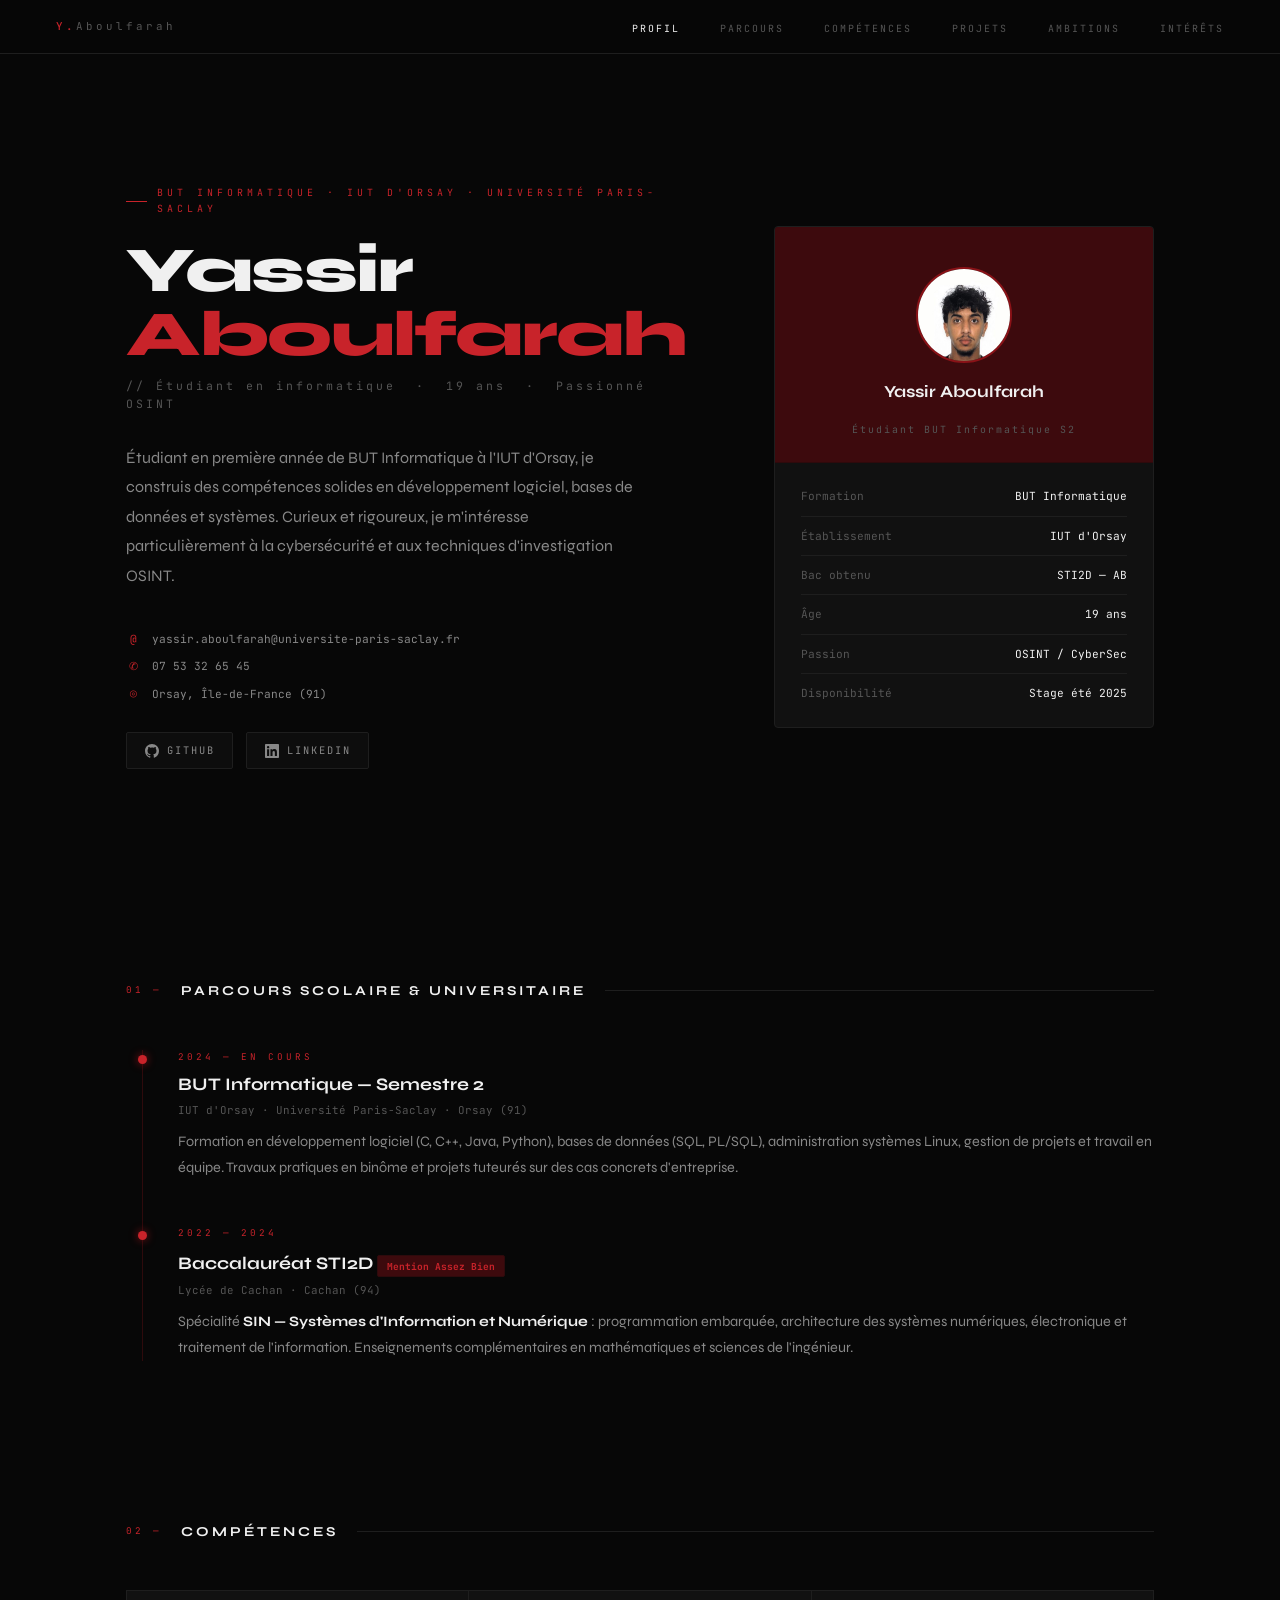
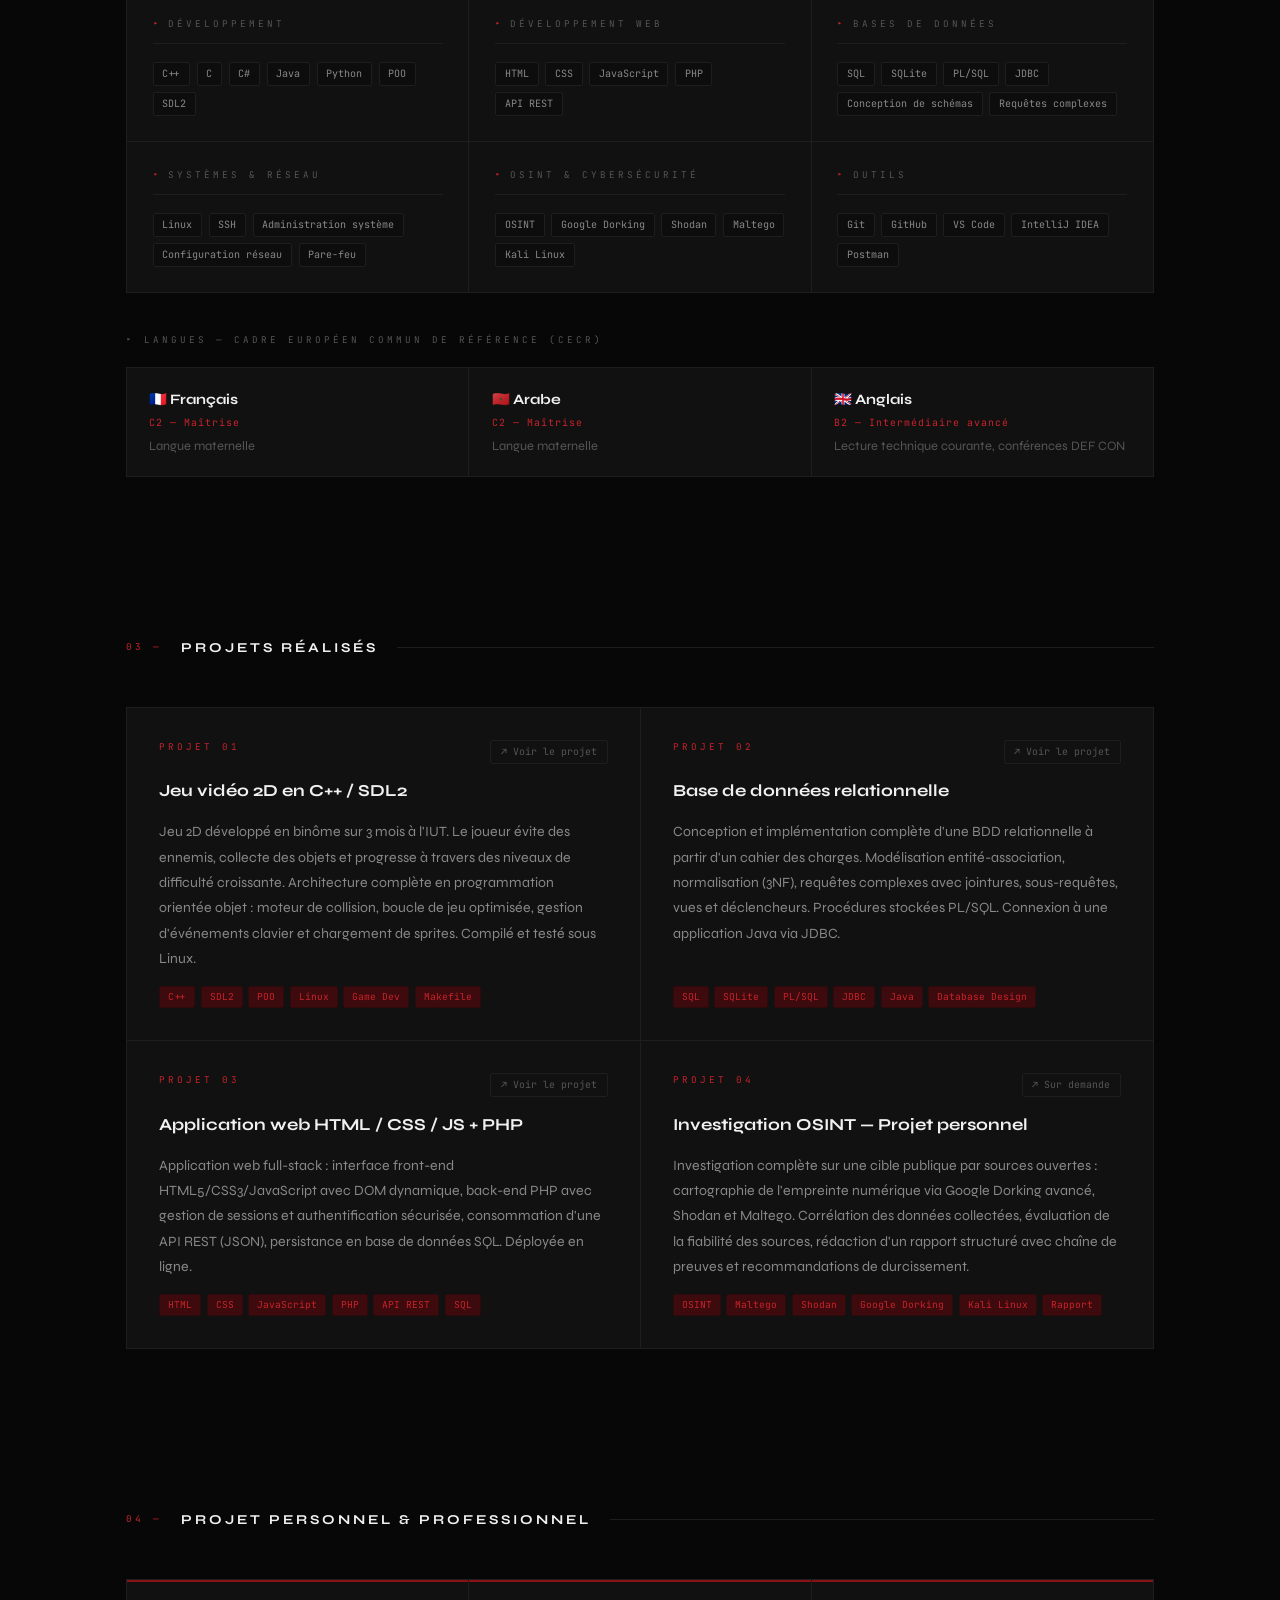
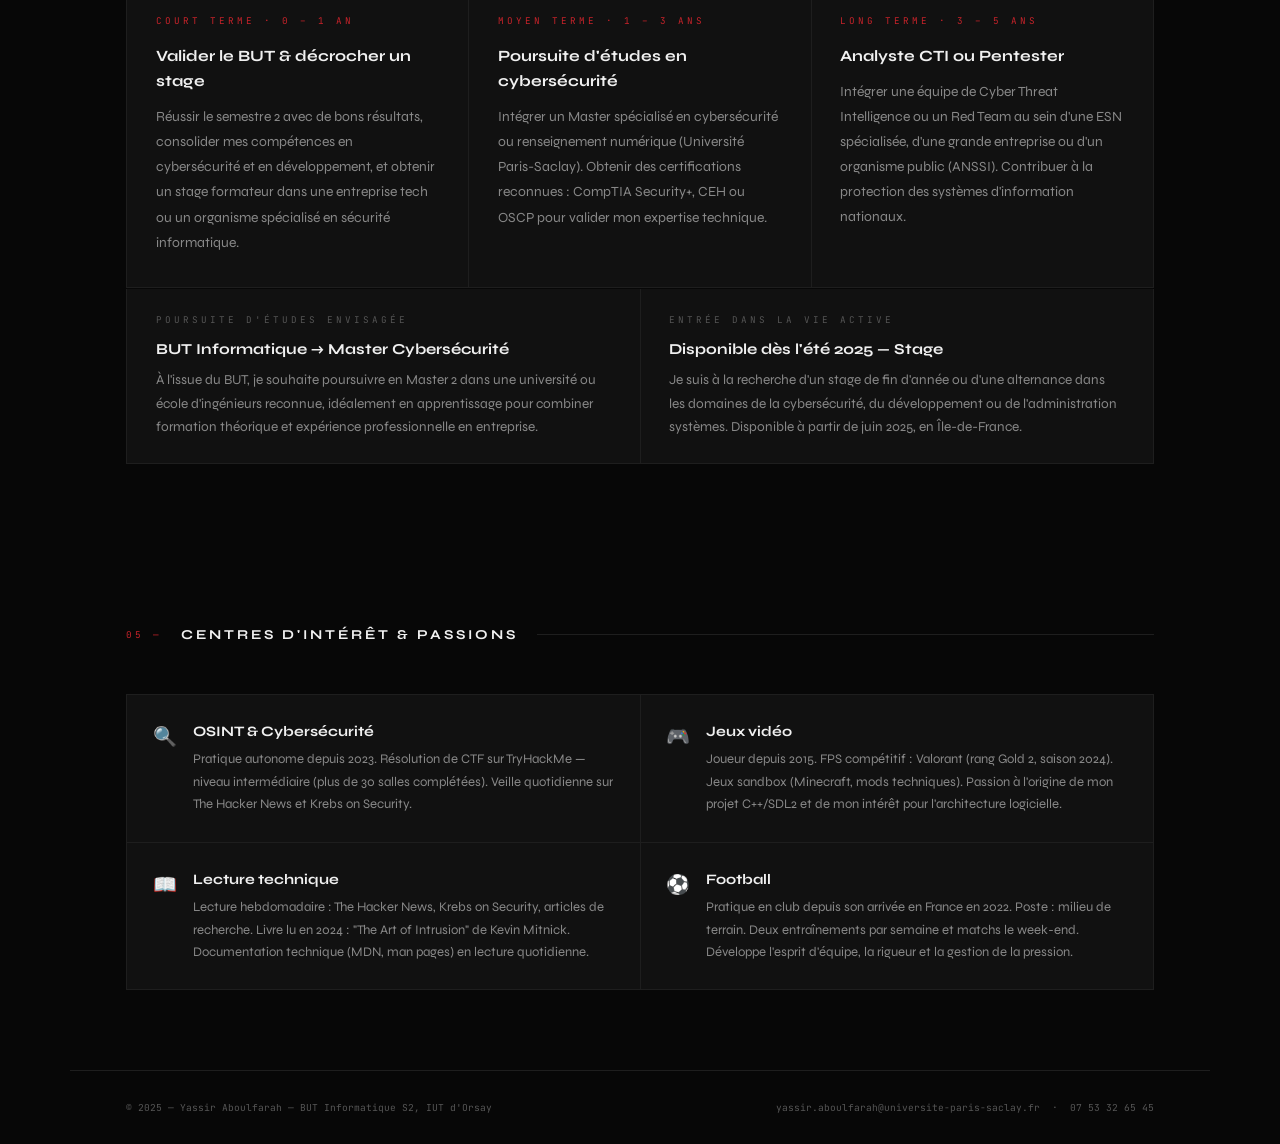
==== index.html @ 99928143 "dernier versione" ====
<!DOCTYPE html>
<html lang="fr">
<head>
<meta charset="UTF-8">
<meta name="viewport" content="width=device-width, initial-scale=1.0">
<title>Yassir Aboulfarah — Portfolio</title>
<link href="https://fonts.googleapis.com/css2?family=JetBrains+Mono:wght@300;400;500;700&family=Syne:wght@400;600;700;800&display=swap" rel="stylesheet">
<style>
/* ═══════════════════════════════════════════
   VARIABLES & RESET
═══════════════════════════════════════════ */
:root {
  --red:        #c8232a;
  --red-dark:   #8a1217;
  --red-dim:    #3d0a0d;
  --black:      #070707;
  --surface:    #0d0d0d;
  --card:       #111;
  --card2:      #151515;
  --border:     #1e1e1e;
  --border-red: #2e0a0c;
  --text:       #c9c9c9;
  --muted:      #555;
  --dim:        #888;
  --white:      #f0f0f0;
  --mono: 'JetBrains Mono', monospace;
  --display: 'Syne', sans-serif;
}

*, *::before, *::after { margin:0; padding:0; box-sizing:border-box; }
html { scroll-behavior:smooth; }
body {
  background: var(--black);
  color: var(--text);
  font-family: var(--display);
  font-size: 16px;
  line-height: 1.6;
  overflow-x: hidden;
}

::-webkit-scrollbar { width: 3px; }
::-webkit-scrollbar-track { background: var(--black); }
::-webkit-scrollbar-thumb { background: var(--red-dark); }

/* ═══════════════════════════════════════════
   NAV
═══════════════════════════════════════════ */
nav {
  position: fixed; top:0; left:0; right:0; z-index:200;
  height: 54px;
  background: rgba(7,7,7,0.97);
  border-bottom: 1px solid var(--border);
  display: flex; align-items: center; justify-content: space-between;
  padding: 0 3.5rem;
  backdrop-filter: blur(10px);
}
.nav-logo { font-family:var(--mono); font-size:.68rem; letter-spacing:3px; color:var(--muted); }
.nav-logo b { color:var(--red); font-weight:500; }
.nav-ul { list-style:none; display:flex; gap:2.5rem; }
.nav-ul a { font-family:var(--mono); font-size:.62rem; letter-spacing:2px; text-transform:uppercase; color:var(--muted); text-decoration:none; transition:color .2s; }
.nav-ul a:hover { color:var(--white); }

/* ═══════════════════════════════════════════
   HERO
═══════════════════════════════════════════ */
#hero { min-height:100vh; padding:54px 0 0; display:flex; align-items:center; }
.hero-wrap {
  max-width:1140px; margin:0 auto; padding:5rem 3.5rem;
  display:grid; grid-template-columns:1fr 380px; gap:5rem; align-items:center; width:100%;
}
.hero-tag { font-family:var(--mono); font-size:.62rem; letter-spacing:4px; color:var(--red); text-transform:uppercase; margin-bottom:1.4rem; display:flex; align-items:center; gap:.6rem; }
.hero-tag::before { content:''; display:inline-block; width:22px; height:1px; background:var(--red); }
h1 { font-family:var(--display); font-size:clamp(2.8rem,5vw,4.2rem); font-weight:800; color:var(--white); line-height:1; letter-spacing:-1.5px; margin-bottom:.6rem; }
h1 .red { color:var(--red); }
.hero-subtitle { font-family:var(--mono); font-size:.72rem; color:var(--muted); letter-spacing:3px; margin-bottom:1.8rem; }
.hero-intro { font-size:1rem; color:var(--dim); line-height:1.85; max-width:520px; margin-bottom:2.5rem; }
.contacts { display:flex; flex-direction:column; gap:.6rem; }
.c-row { display:flex; align-items:center; gap:.75rem; font-family:var(--mono); font-size:.7rem; color:var(--dim); }
.c-row .ico { color:var(--red); width:14px; flex-shrink:0; text-align:center; }

/* SOCIAL BUTTONS */
.social-btns { display:flex; gap:.8rem; margin-top:1.8rem; }
.social-btn {
  display:flex; align-items:center; gap:.5rem;
  font-family:var(--mono); font-size:.65rem; letter-spacing:2px; text-transform:uppercase;
  text-decoration:none; padding:.55rem 1.1rem;
  border:1px solid var(--border); border-radius:2px;
  color:var(--dim); background:var(--surface);
  transition:color .2s, border-color .2s, background .2s;
}
.social-btn:hover { color:var(--white); border-color:var(--muted); background:var(--card2); }
.social-btn.li:hover { border-color:#0a66c2; color:#5aa3e8; }
.social-btn svg { flex-shrink:0; }

/* AVATAR CARD */
.avatar-card { background:var(--card); border:1px solid var(--border); border-radius:4px; overflow:hidden; }
.avatar-top { background:var(--red-dim); padding:2.5rem 1.5rem 1.5rem; display:flex; flex-direction:column; align-items:center; gap:1rem; border-bottom:1px solid var(--border-red); }
.avatar-svg { width:96px; height:96px; border-radius:50%; border:2px solid var(--red-dark); background:#1a0507; overflow:hidden; }
.avatar-name { font-weight:700; font-size:1.05rem; color:var(--white); text-align:center; }
.avatar-role { font-family:var(--mono); font-size:.62rem; color:var(--muted); letter-spacing:2px; text-align:center; }
.avatar-body { padding:1.4rem 1.6rem; font-family:var(--mono); font-size:.7rem; line-height:2; }
.ab-row { display:flex; justify-content:space-between; align-items:center; }
.ab-key { color:var(--muted); }
.ab-val { color:var(--white); }
.ab-sep { width:100%; height:1px; background:var(--border); margin:.5rem 0; }

/* ═══════════════════════════════════════════
   SECTIONS
═══════════════════════════════════════════ */
.wrap { max-width:1140px; margin:0 auto; padding:5rem 3.5rem; }
.s-head { display:flex; align-items:center; gap:1.2rem; margin-bottom:3rem; }
.s-num { font-family:var(--mono); font-size:.58rem; color:var(--red); letter-spacing:3px; white-space:nowrap; flex-shrink:0; }
h2 { font-family:var(--display); font-size:.85rem; font-weight:700; color:var(--white); letter-spacing:3px; text-transform:uppercase; white-space:nowrap; }
.s-line { flex:1; height:1px; background:var(--border); }

/* TIMELINE */
.timeline { border-left:1px solid var(--border-red); margin-left:1rem; display:flex; flex-direction:column; gap:0; }
.tl-item { position:relative; padding:0 0 2.8rem 2.2rem; }
.tl-item:last-child { padding-bottom:0; }
.tl-item::before { content:''; position:absolute; left:-5px; top:5px; width:9px; height:9px; border-radius:50%; background:var(--red); box-shadow:0 0 8px var(--red-dark); }
.tl-year { font-family:var(--mono); font-size:.58rem; color:var(--red); letter-spacing:3px; margin-bottom:.4rem; }
.tl-title { font-size:1.1rem; font-weight:700; color:var(--white); margin-bottom:.2rem; }
.tl-lieu { font-family:var(--mono); font-size:.68rem; color:var(--muted); margin-bottom:.6rem; }
.tl-desc { font-size:.9rem; color:var(--dim); line-height:1.8; }
.badge { display:inline-block; font-family:var(--mono); font-size:.6rem; background:var(--red-dim); border:1px solid var(--border-red); color:var(--red); padding:.15rem .55rem; border-radius:2px; margin-top:.5rem; }

/* COMPÉTENCES */
.skills-outer { display:grid; grid-template-columns:repeat(3,1fr); gap:1px; background:var(--border); border:1px solid var(--border); }
.sk-block { background:var(--card); padding:1.6rem; transition:background .15s; }
.sk-block:hover { background:var(--card2); }
.sk-head { font-family:var(--mono); font-size:.58rem; color:var(--muted); letter-spacing:3px; text-transform:uppercase; border-bottom:1px solid var(--border); padding-bottom:.7rem; margin-bottom:1.1rem; }
.sk-head span { color:var(--red); margin-right:.4rem; }
.tag-wrap { display:flex; flex-wrap:wrap; gap:.4rem; }
.tag { font-family:var(--mono); font-size:.63rem; color:var(--dim); background:var(--surface); border:1px solid var(--border); padding:.18rem .55rem; border-radius:2px; }

/* LANGUES */
.langs-title { font-family:var(--mono); font-size:.58rem; color:var(--muted); letter-spacing:3px; text-transform:uppercase; margin:2.5rem 0 1.2rem; }
.langs-grid { display:grid; grid-template-columns:repeat(3,1fr); gap:1px; background:var(--border); border:1px solid var(--border); }
.lang-item { background:var(--card); padding:1.2rem 1.4rem; display:flex; flex-direction:column; gap:.3rem; }
.lang-name { font-weight:700; font-size:.9rem; color:var(--white); }
.lang-level { font-family:var(--mono); font-size:.62rem; color:var(--red); letter-spacing:1px; }
.lang-note { font-size:.8rem; color:var(--muted); }

/* PROJETS */
.proj-grid { display:grid; grid-template-columns:repeat(2,1fr); gap:1px; background:var(--border); border:1px solid var(--border); }
.proj-card { background:var(--card); padding:2rem; display:flex; flex-direction:column; gap:.9rem; transition:background .15s; }
.proj-card:hover { background:var(--card2); }
.proj-top { display:flex; justify-content:space-between; align-items:flex-start; }
.proj-num { font-family:var(--mono); font-size:.58rem; color:var(--red); letter-spacing:3px; }
.proj-link { font-family:var(--mono); font-size:.62rem; color:var(--muted); text-decoration:none; border:1px solid var(--border); padding:.2rem .6rem; border-radius:2px; transition:color .15s,border-color .15s; }
.proj-link:hover { color:var(--red); border-color:var(--red-dark); }
.proj-title { font-size:1.05rem; font-weight:700; color:var(--white); }
.proj-desc { font-size:.88rem; color:var(--dim); line-height:1.8; flex:1; }
.proj-tags { display:flex; flex-wrap:wrap; gap:.35rem; }
.ptag { font-family:var(--mono); font-size:.6rem; color:var(--red); background:var(--red-dim); border:1px solid var(--border-red); padding:.15rem .5rem; border-radius:2px; }

/* AMBITIONS */
.amb-grid { display:grid; grid-template-columns:repeat(3,1fr); gap:1px; background:var(--border); border:1px solid var(--border); margin-bottom:1px; }
.amb-card { background:var(--card); padding:2rem 1.8rem; border-top:2px solid var(--red-dark); transition:background .15s; }
.amb-card:hover { background:var(--card2); }
.amb-horizon { font-family:var(--mono); font-size:.58rem; color:var(--red); letter-spacing:3px; text-transform:uppercase; margin-bottom:.9rem; }
.amb-title { font-size:.98rem; font-weight:700; color:var(--white); margin-bottom:.7rem; }
.amb-text { font-size:.87rem; color:var(--dim); line-height:1.8; }
.life-row { display:grid; grid-template-columns:1fr 1fr; gap:1px; background:var(--border); border:1px solid var(--border); border-top:none; }
.life-card { background:var(--card); padding:1.5rem 1.8rem; transition:background .15s; }
.life-card:hover { background:var(--card2); }
.life-label { font-family:var(--mono); font-size:.58rem; color:var(--muted); letter-spacing:3px; text-transform:uppercase; margin-bottom:.6rem; }
.life-title { font-size:.95rem; font-weight:700; color:var(--white); margin-bottom:.4rem; }
.life-text { font-size:.85rem; color:var(--dim); line-height:1.75; }

/* INTÉRÊTS */
.int-grid { display:grid; grid-template-columns:repeat(2,1fr); gap:1px; background:var(--border); border:1px solid var(--border); }
.int-card { background:var(--card); padding:1.6rem; display:flex; gap:1rem; align-items:flex-start; transition:background .15s; }
.int-card:hover { background:var(--card2); }
.int-ico { font-size:1.2rem; flex-shrink:0; padding-top:2px; }
.int-name { font-weight:700; font-size:.9rem; color:var(--white); margin-bottom:.3rem; }
.int-detail { font-size:.82rem; color:var(--dim); line-height:1.72; }

/* FOOTER */
footer { border-top:1px solid var(--border); padding:1.8rem 3.5rem; max-width:1140px; margin:0 auto; display:flex; justify-content:space-between; align-items:center; }
.f-copy { font-family:var(--mono); font-size:.6rem; color:var(--muted); }
.f-contact { font-family:var(--mono); font-size:.6rem; color:var(--muted); text-align:right; }

/* ANIMATIONS */
.reveal { opacity:0; transform:translateY(18px); transition:opacity .55s ease,transform .55s ease; }
.reveal.on { opacity:1; transform:translateY(0); }
.reveal.d1 { transition-delay:.08s; }
.reveal.d2 { transition-delay:.16s; }
.reveal.d3 { transition-delay:.24s; }

/* RESPONSIVE */
@media(max-width:960px){
  .hero-wrap { grid-template-columns:1fr; }
  .avatar-card { display:none; }
  .skills-outer { grid-template-columns:1fr 1fr; }
  .langs-grid { grid-template-columns:1fr; }
  .proj-grid { grid-template-columns:1fr; }
  .amb-grid { grid-template-columns:1fr; }
  .life-row { grid-template-columns:1fr; }
  .int-grid { grid-template-columns:1fr 1fr; }
  nav { padding:0 1.5rem; }
  .nav-ul { gap:1.2rem; }
  .wrap,.hero-wrap { padding-left:1.5rem; padding-right:1.5rem; }
  footer { padding-left:1.5rem; padding-right:1.5rem; }
}
@media(max-width:600px){
  .skills-outer { grid-template-columns:1fr; }
  .int-grid { grid-template-columns:1fr; }
  .nav-ul { display:none; }
}
</style>
</head>
<body>

<!-- NAV -->
<nav>
  <div class="nav-logo"><b>Y.</b>Aboulfarah</div>
  <ul class="nav-ul">
    <li><a href="#hero">Profil</a></li>
    <li><a href="#parcours">Parcours</a></li>
    <li><a href="#competences">Compétences</a></li>
    <li><a href="#projets">Projets</a></li>
    <li><a href="#ambitions">Ambitions</a></li>
    <li><a href="#interets">Intérêts</a></li>
  </ul>
</nav>

<!-- HERO -->
<section id="hero">
  <div class="hero-wrap">
    <div>
      <p class="hero-tag">BUT Informatique · IUT d'Orsay · Université Paris-Saclay</p>
      <h1>Yassir<br><span class="red">Aboulfarah</span></h1>
      <p class="hero-subtitle">// Étudiant en informatique &nbsp;·&nbsp; 19 ans &nbsp;·&nbsp; Passionné OSINT</p>
      <p class="hero-intro">
        Étudiant en première année de BUT Informatique à l'IUT d'Orsay, je construis des compétences solides en développement logiciel, bases de données et systèmes. Curieux et rigoureux, je m'intéresse particulièrement à la cybersécurité et aux techniques d'investigation OSINT.
      </p>
      <div class="contacts">
        <div class="c-row"><span class="ico">@</span> yassir.aboulfarah@universite-paris-saclay.fr</div>
        <div class="c-row"><span class="ico">✆</span> 07 53 32 65 45</div>
        <div class="c-row"><span class="ico">◎</span> Orsay, Île-de-France (91)</div>
      </div>
      <div class="social-btns">
        <a href="https://github.com/Yassir-aboulfarah" target="_blank" class="social-btn gh">
          <svg width="14" height="14" viewBox="0 0 24 24" fill="currentColor"><path d="M12 0C5.37 0 0 5.37 0 12c0 5.3 3.44 9.8 8.21 11.39.6.11.82-.26.82-.58v-2.03c-3.34.73-4.04-1.61-4.04-1.61-.54-1.38-1.33-1.75-1.33-1.75-1.09-.74.08-.73.08-.73 1.2.08 1.84 1.24 1.84 1.24 1.07 1.83 2.8 1.3 3.49 1 .11-.78.42-1.3.76-1.6-2.67-.3-5.47-1.33-5.47-5.93 0-1.31.47-2.38 1.24-3.22-.12-.3-.54-1.52.12-3.18 0 0 1.01-.32 3.3 1.23a11.5 11.5 0 0 1 3-.4c1.02 0 2.04.14 3 .4 2.29-1.55 3.3-1.23 3.3-1.23.66 1.66.24 2.88.12 3.18.77.84 1.24 1.91 1.24 3.22 0 4.61-2.81 5.63-5.49 5.92.43.37.82 1.1.82 2.22v3.29c0 .32.21.7.82.58C20.56 21.8 24 17.3 24 12c0-6.63-5.37-12-12-12z"/></svg>
          GitHub
        </a>
        <a href="https://www.linkedin.com/in/yassir-aboulfarah-7b1855335/" target="_blank" class="social-btn li">
          <svg width="14" height="14" viewBox="0 0 24 24" fill="currentColor"><path d="M20.45 20.45h-3.55v-5.57c0-1.33-.03-3.04-1.85-3.04-1.85 0-2.13 1.45-2.13 2.94v5.67H9.37V9h3.41v1.56h.05c.48-.9 1.64-1.85 3.37-1.85 3.6 0 4.27 2.37 4.27 5.45v6.29zM5.34 7.43a2.06 2.06 0 1 1 0-4.12 2.06 2.06 0 0 1 0 4.12zm1.78 13.02H3.56V9h3.56v11.45zM22.22 0H1.77C.79 0 0 .77 0 1.73v20.54C0 23.23.79 24 1.77 24h20.45c.98 0 1.78-.77 1.78-1.73V1.73C24 .77 23.2 0 22.22 0z"/></svg>
          LinkedIn
        </a>
      </div>
    </div>

    <!-- AVATAR CARD -->
    <div class="avatar-card">
      <div class="avatar-top">
        <div class="avatar-svg" style="background:none; border:2px solid var(--red-dark); overflow:hidden; width:96px; height:96px; border-radius:50%;"><img src="[data-uri]" style="width:100%; height:100%; object-fit:cover; object-position:center top;" alt="Yassir Aboulfarah"></div>
        <div class="avatar-name">Yassir Aboulfarah</div>
        <div class="avatar-role">Étudiant BUT Informatique S2</div>
      </div>
      <div class="avatar-body">
        <div class="ab-row"><span class="ab-key">Formation</span><span class="ab-val">BUT Informatique</span></div>
        <div class="ab-sep"></div>
        <div class="ab-row"><span class="ab-key">Établissement</span><span class="ab-val">IUT d'Orsay</span></div>
        <div class="ab-sep"></div>
        <div class="ab-row"><span class="ab-key">Bac obtenu</span><span class="ab-val">STI2D — AB</span></div>
        <div class="ab-sep"></div>
        <div class="ab-row"><span class="ab-key">Âge</span><span class="ab-val">19 ans</span></div>
        <div class="ab-sep"></div>
        <div class="ab-row"><span class="ab-key">Passion</span><span class="ab-val">OSINT / CyberSec</span></div>
        <div class="ab-sep"></div>
        <div class="ab-row"><span class="ab-key">Disponibilité</span><span class="ab-val">Stage été 2025</span></div>
      </div>
    </div>
  </div>
</section>

<!-- PARCOURS -->
<section id="parcours">
  <div class="wrap">
    <div class="s-head reveal">
      <span class="s-num">01 —</span>
      <h2>Parcours scolaire &amp; universitaire</h2>
      <div class="s-line"></div>
    </div>
    <div class="timeline">
      <div class="tl-item reveal d1">
        <div class="tl-year">2024 — EN COURS</div>
        <div class="tl-title">BUT Informatique — Semestre 2</div>
        <div class="tl-lieu">IUT d'Orsay · Université Paris-Saclay · Orsay (91)</div>
        <div class="tl-desc">
          Formation en développement logiciel (C, C++, Java, Python), bases de données (SQL, PL/SQL), administration systèmes Linux, gestion de projets et travail en équipe. Travaux pratiques en binôme et projets tuteurés sur des cas concrets d'entreprise.
        </div>
      </div>
      <div class="tl-item reveal d2">
        <div class="tl-year">2022 — 2024</div>
        <div class="tl-title">Baccalauréat STI2D <span class="badge">Mention Assez Bien</span></div>
        <div class="tl-lieu">Lycée de Cachan · Cachan (94)</div>
        <div class="tl-desc">
          Spécialité <strong style="color:var(--white)">SIN — Systèmes d'Information et Numérique</strong> : programmation embarquée, architecture des systèmes numériques, électronique et traitement de l'information. Enseignements complémentaires en mathématiques et sciences de l'ingénieur.
        </div>
      </div>
    </div>
  </div>
</section>

<!-- COMPÉTENCES -->
<section id="competences">
  <div class="wrap">
    <div class="s-head reveal">
      <span class="s-num">02 —</span>
      <h2>Compétences</h2>
      <div class="s-line"></div>
    </div>

    <div class="skills-outer reveal">
      <div class="sk-block">
        <div class="sk-head"><span>▸</span>Développement</div>
        <div class="tag-wrap">
          <span class="tag">C++</span><span class="tag">C</span><span class="tag">C#</span>
          <span class="tag">Java</span><span class="tag">Python</span><span class="tag">POO</span><span class="tag">SDL2</span>
        </div>
      </div>
      <div class="sk-block">
        <div class="sk-head"><span>▸</span>Développement Web</div>
        <div class="tag-wrap">
          <span class="tag">HTML</span><span class="tag">CSS</span><span class="tag">JavaScript</span>
          <span class="tag">PHP</span><span class="tag">API REST</span>
        </div>
      </div>
      <div class="sk-block">
        <div class="sk-head"><span>▸</span>Bases de données</div>
        <div class="tag-wrap">
          <span class="tag">SQL</span><span class="tag">SQLite</span><span class="tag">PL/SQL</span>
          <span class="tag">JDBC</span><span class="tag">Conception de schémas</span><span class="tag">Requêtes complexes</span>
        </div>
      </div>
      <div class="sk-block">
        <div class="sk-head"><span>▸</span>Systèmes &amp; Réseau</div>
        <div class="tag-wrap">
          <span class="tag">Linux</span><span class="tag">SSH</span>
          <span class="tag">Administration système</span><span class="tag">Configuration réseau</span><span class="tag">Pare-feu</span>
        </div>
      </div>
      <div class="sk-block">
        <div class="sk-head"><span>▸</span>OSINT &amp; Cybersécurité</div>
        <div class="tag-wrap">
          <span class="tag">OSINT</span><span class="tag">Google Dorking</span>
          <span class="tag">Shodan</span><span class="tag">Maltego</span><span class="tag">Kali Linux</span>
        </div>
      </div>
      <div class="sk-block">
        <div class="sk-head"><span>▸</span>Outils</div>
        <div class="tag-wrap">
          <span class="tag">Git</span><span class="tag">GitHub</span><span class="tag">VS Code</span>
          <span class="tag">IntelliJ IDEA</span><span class="tag">Postman</span>
        </div>
      </div>
    </div>

    <p class="langs-title reveal">▸ Langues — Cadre Européen Commun de Référence (CECR)</p>
    <div class="langs-grid reveal">
      <div class="lang-item">
        <div class="lang-name">🇫🇷 Français</div>
        <div class="lang-level">C2 — Maîtrise</div>
        <div class="lang-note">Langue maternelle</div>
      </div>
      <div class="lang-item">
        <div class="lang-name">🇲🇦 Arabe</div>
        <div class="lang-level">C2 — Maîtrise</div>
        <div class="lang-note">Langue maternelle</div>
      </div>
      <div class="lang-item">
        <div class="lang-name">🇬🇧 Anglais</div>
        <div class="lang-level">B2 — Intermédiaire avancé</div>
        <div class="lang-note">Lecture technique courante, conférences DEF CON</div>
      </div>
    </div>
  </div>
</section>

<!-- PROJETS -->
<section id="projets">
  <div class="wrap">
    <div class="s-head reveal">
      <span class="s-num">03 —</span>
      <h2>Projets réalisés</h2>
      <div class="s-line"></div>
    </div>

    <div class="proj-grid reveal">
      <div class="proj-card">
        <div class="proj-top">
          <span class="proj-num">PROJET 01</span>
          <a href="https://portfolio1denicolas.netlify.app/projets/game" target="_blank" class="proj-link">↗ Voir le projet</a>
        </div>
        <div class="proj-title">Jeu vidéo 2D en C++ / SDL2</div>
        <div class="proj-desc">Jeu 2D développé en binôme sur 3 mois à l'IUT. Le joueur évite des ennemis, collecte des objets et progresse à travers des niveaux de difficulté croissante. Architecture complète en programmation orientée objet : moteur de collision, boucle de jeu optimisée, gestion d'événements clavier et chargement de sprites. Compilé et testé sous Linux.</div>
        <div class="proj-tags">
          <span class="ptag">C++</span><span class="ptag">SDL2</span><span class="ptag">POO</span>
          <span class="ptag">Linux</span><span class="ptag">Game Dev</span><span class="ptag">Makefile</span>
        </div>
      </div>

      <div class="proj-card">
        <div class="proj-top">
          <span class="proj-num">PROJET 02</span>
          <a href="https://portfolio1denicolas.netlify.app/projets/database" target="_blank" class="proj-link">↗ Voir le projet</a>
        </div>
        <div class="proj-title">Base de données relationnelle</div>
        <div class="proj-desc">Conception et implémentation complète d'une BDD relationnelle à partir d'un cahier des charges. Modélisation entité-association, normalisation (3NF), requêtes complexes avec jointures, sous-requêtes, vues et déclencheurs. Procédures stockées PL/SQL. Connexion à une application Java via JDBC.</div>
        <div class="proj-tags">
          <span class="ptag">SQL</span><span class="ptag">SQLite</span><span class="ptag">PL/SQL</span>
          <span class="ptag">JDBC</span><span class="ptag">Java</span><span class="ptag">Database Design</span>
        </div>
      </div>

      <div class="proj-card">
        <div class="proj-top">
          <span class="proj-num">PROJET 03</span>
          <a href="https://portfolio1denicolas.netlify.app/projets/web" target="_blank" class="proj-link">↗ Voir le projet</a>
        </div>
        <div class="proj-title">Application web HTML / CSS / JS + PHP</div>
        <div class="proj-desc">Application web full-stack : interface front-end HTML5/CSS3/JavaScript avec DOM dynamique, back-end PHP avec gestion de sessions et authentification sécurisée, consommation d'une API REST (JSON), persistance en base de données SQL. Déployée en ligne.</div>
        <div class="proj-tags">
          <span class="ptag">HTML</span><span class="ptag">CSS</span><span class="ptag">JavaScript</span>
          <span class="ptag">PHP</span><span class="ptag">API REST</span><span class="ptag">SQL</span>
        </div>
      </div>

      <div class="proj-card">
        <div class="proj-top">
          <span class="proj-num">PROJET 04</span>
          <a href="#" class="proj-link">↗ Sur demande</a>
        </div>
        <div class="proj-title">Investigation OSINT — Projet personnel</div>
        <div class="proj-desc">Investigation complète sur une cible publique par sources ouvertes : cartographie de l'empreinte numérique via Google Dorking avancé, Shodan et Maltego. Corrélation des données collectées, évaluation de la fiabilité des sources, rédaction d'un rapport structuré avec chaîne de preuves et recommandations de durcissement.</div>
        <div class="proj-tags">
          <span class="ptag">OSINT</span><span class="ptag">Maltego</span><span class="ptag">Shodan</span>
          <span class="ptag">Google Dorking</span><span class="ptag">Kali Linux</span><span class="ptag">Rapport</span>
        </div>
      </div>
    </div>
  </div>
</section>

<!-- AMBITIONS -->
<section id="ambitions">
  <div class="wrap">
    <div class="s-head reveal">
      <span class="s-num">04 —</span>
      <h2>Projet personnel &amp; professionnel</h2>
      <div class="s-line"></div>
    </div>

    <div class="amb-grid reveal">
      <div class="amb-card">
        <div class="amb-horizon">Court terme · 0 – 1 an</div>
        <div class="amb-title">Valider le BUT &amp; décrocher un stage</div>
        <div class="amb-text">Réussir le semestre 2 avec de bons résultats, consolider mes compétences en cybersécurité et en développement, et obtenir un stage formateur dans une entreprise tech ou un organisme spécialisé en sécurité informatique.</div>
      </div>
      <div class="amb-card">
        <div class="amb-horizon">Moyen terme · 1 – 3 ans</div>
        <div class="amb-title">Poursuite d'études en cybersécurité</div>
        <div class="amb-text">Intégrer un Master spécialisé en cybersécurité ou renseignement numérique (Université Paris-Saclay). Obtenir des certifications reconnues : CompTIA Security+, CEH ou OSCP pour valider mon expertise technique.</div>
      </div>
      <div class="amb-card">
        <div class="amb-horizon">Long terme · 3 – 5 ans</div>
        <div class="amb-title">Analyste CTI ou Pentester</div>
        <div class="amb-text">Intégrer une équipe de Cyber Threat Intelligence ou un Red Team au sein d'une ESN spécialisée, d'une grande entreprise ou d'un organisme public (ANSSI). Contribuer à la protection des systèmes d'information nationaux.</div>
      </div>
    </div>

    <div class="life-row reveal">
      <div class="life-card">
        <div class="life-label">Poursuite d'études envisagée</div>
        <div class="life-title">BUT Informatique → Master Cybersécurité</div>
        <div class="life-text">À l'issue du BUT, je souhaite poursuivre en Master 2 dans une université ou école d'ingénieurs reconnue, idéalement en apprentissage pour combiner formation théorique et expérience professionnelle en entreprise.</div>
      </div>
      <div class="life-card">
        <div class="life-label">Entrée dans la vie active</div>
        <div class="life-title">Disponible dès l'été 2025 — Stage</div>
        <div class="life-text">Je suis à la recherche d'un stage de fin d'année ou d'une alternance dans les domaines de la cybersécurité, du développement ou de l'administration systèmes. Disponible à partir de juin 2025, en Île-de-France.</div>
      </div>
    </div>
  </div>
</section>

<!-- INTÉRÊTS -->
<section id="interets">
  <div class="wrap">
    <div class="s-head reveal">
      <span class="s-num">05 —</span>
      <h2>Centres d'intérêt &amp; passions</h2>
      <div class="s-line"></div>
    </div>

    <div class="int-grid reveal">
      <div class="int-card">
        <span class="int-ico">🔍</span>
        <div>
          <div class="int-name">OSINT &amp; Cybersécurité</div>
          <div class="int-detail">Pratique autonome depuis 2023. Résolution de CTF sur TryHackMe — niveau intermédiaire (plus de 30 salles complétées). Veille quotidienne sur The Hacker News et Krebs on Security.</div>
        </div>
      </div>
      <div class="int-card">
        <span class="int-ico">🎮</span>
        <div>
          <div class="int-name">Jeux vidéo</div>
          <div class="int-detail">Joueur depuis 2015. FPS compétitif : Valorant (rang Gold 2, saison 2024). Jeux sandbox (Minecraft, mods techniques). Passion à l'origine de mon projet C++/SDL2 et de mon intérêt pour l'architecture logicielle.</div>
        </div>
      </div>
      <div class="int-card">
        <span class="int-ico">📖</span>
        <div>
          <div class="int-name">Lecture technique</div>
          <div class="int-detail">Lecture hebdomadaire : The Hacker News, Krebs on Security, articles de recherche. Livre lu en 2024 : "The Art of Intrusion" de Kevin Mitnick. Documentation technique (MDN, man pages) en lecture quotidienne.</div>
        </div>
      </div>
      <div class="int-card">
        <span class="int-ico">⚽</span>
        <div>
          <div class="int-name">Football</div>
          <div class="int-detail">Pratique en club depuis son arrivée en France en 2022. Poste : milieu de terrain. Deux entraînements par semaine et matchs le week-end. Développe l'esprit d'équipe, la rigueur et la gestion de la pression.</div>
        </div>
      </div>
      </div>
      </div>
    </div>
  </div>
</section>

<!-- FOOTER -->
<footer>
  <div class="f-copy">© 2025 — Yassir Aboulfarah — BUT Informatique S2, IUT d'Orsay</div>
  <div class="f-contact">yassir.aboulfarah@universite-paris-saclay.fr &nbsp;·&nbsp; 07 53 32 65 45</div>
</footer>

<script>
// Scroll reveal
const io = new IntersectionObserver(
  entries => entries.forEach(e => { if (e.isIntersecting) e.target.classList.add('on'); }),
  { threshold: 0.07 }
);
document.querySelectorAll('.reveal').forEach(el => io.observe(el));

// Nav active link
const secs  = document.querySelectorAll('section[id]');
const links = document.querySelectorAll('.nav-ul a');
window.addEventListener('scroll', () => {
  let cur = '';
  secs.forEach(s => { if (window.scrollY >= s.offsetTop - 80) cur = s.id; });
  links.forEach(a => {
    a.style.color = a.getAttribute('href') === '#' + cur ? 'var(--white)' : '';
  });
}, { passive: true });
</script>

</body>
</html>
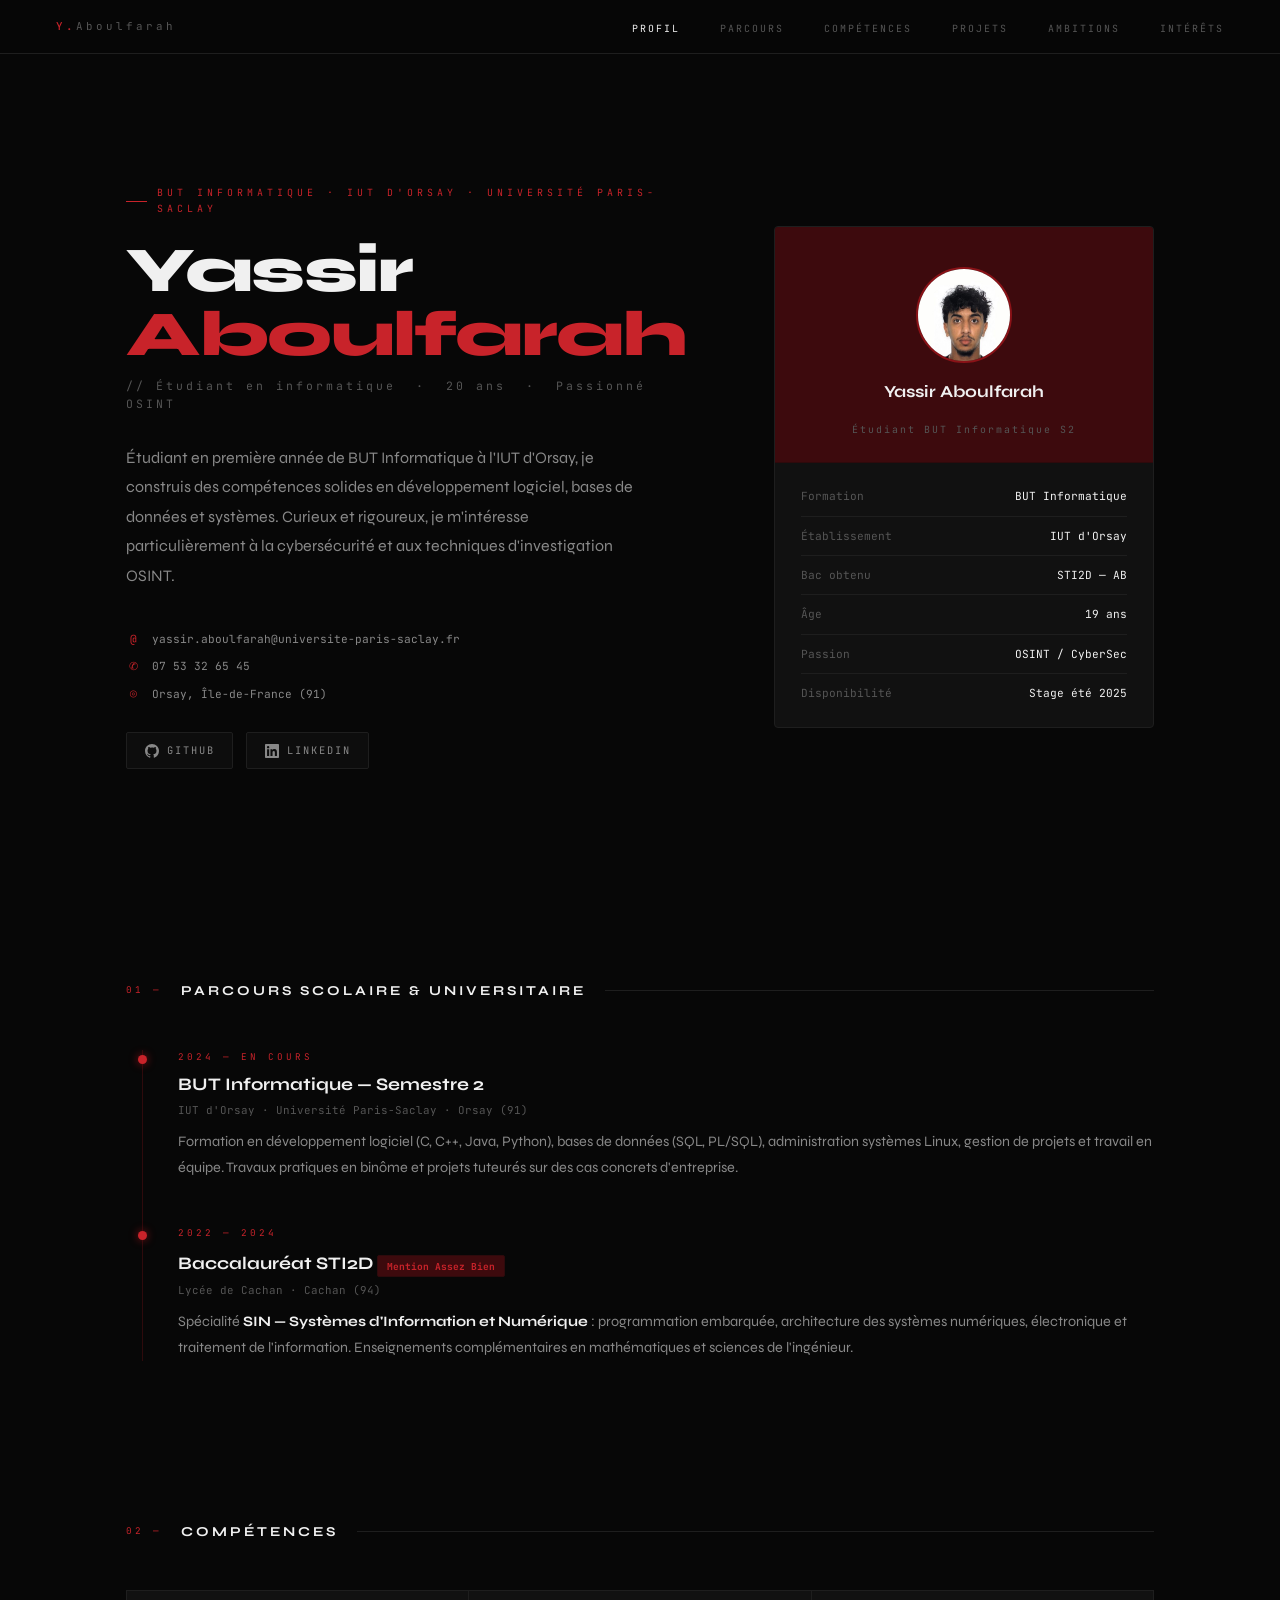
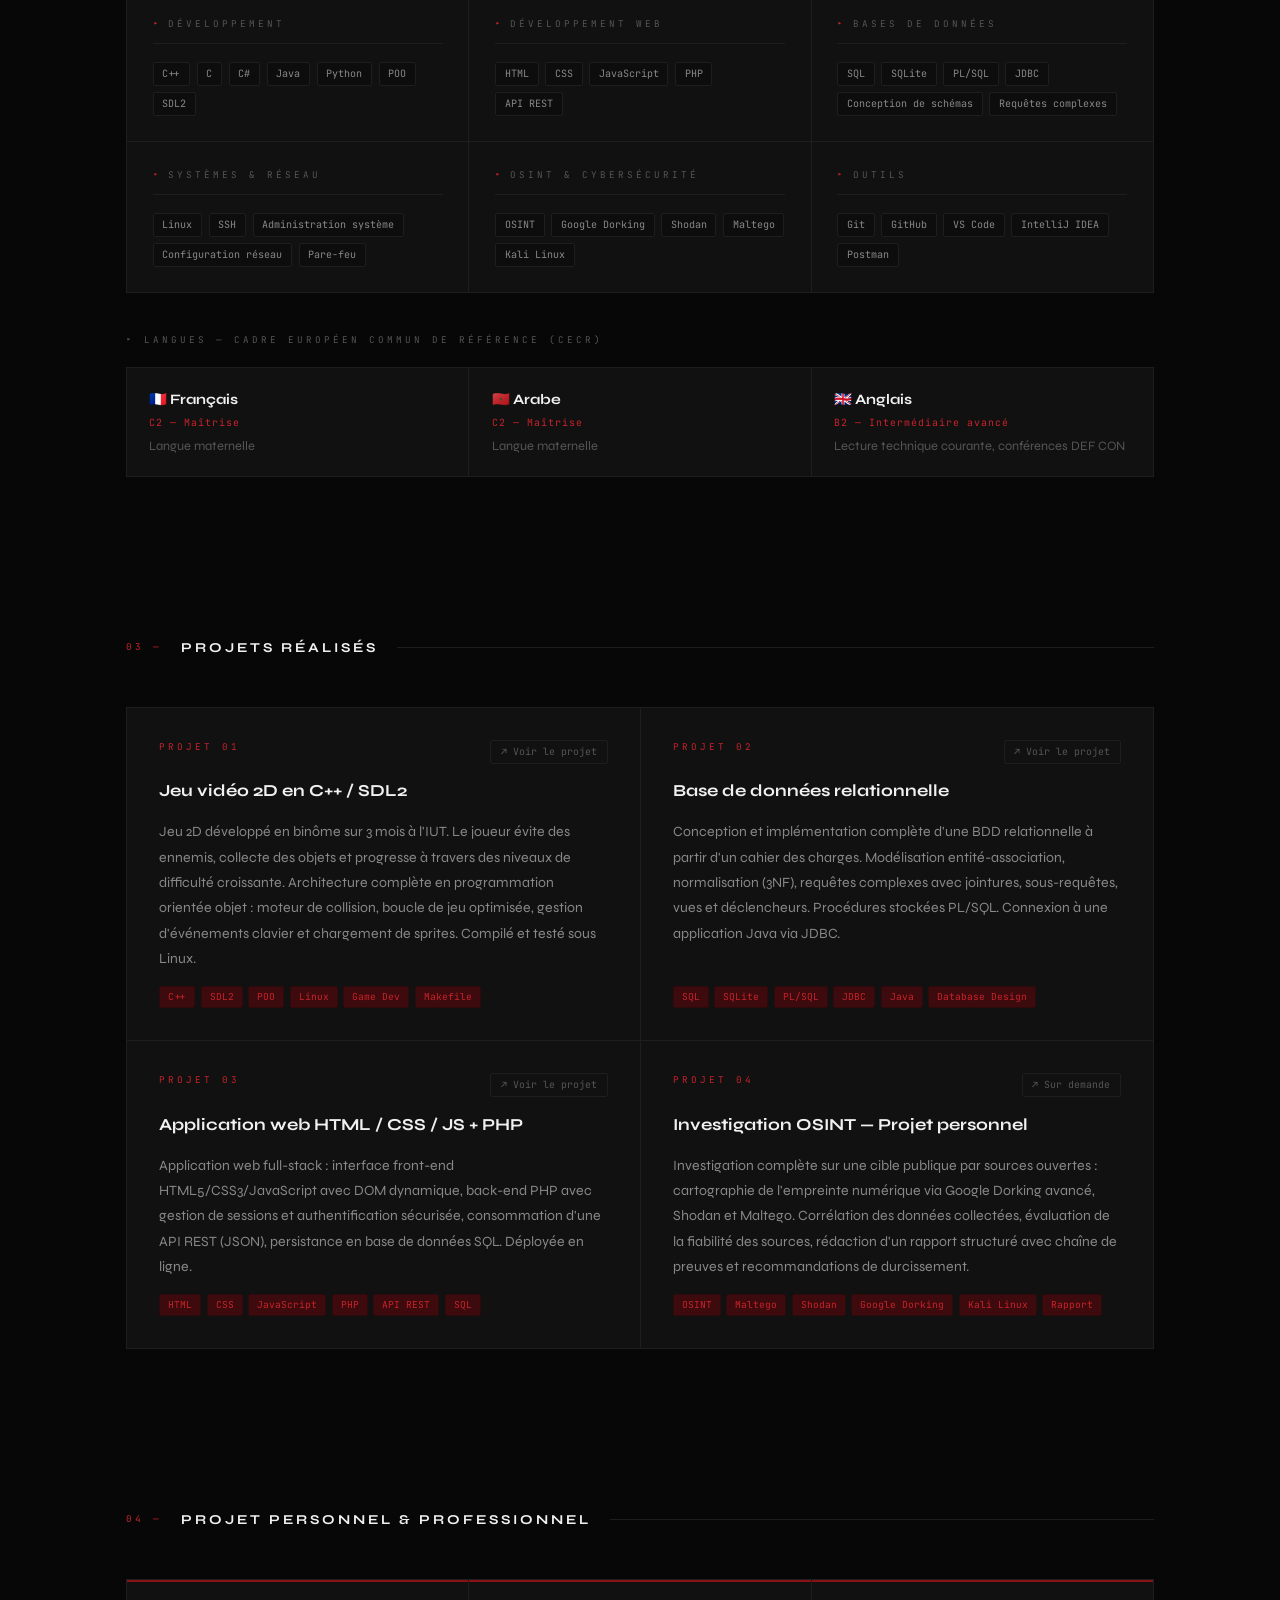
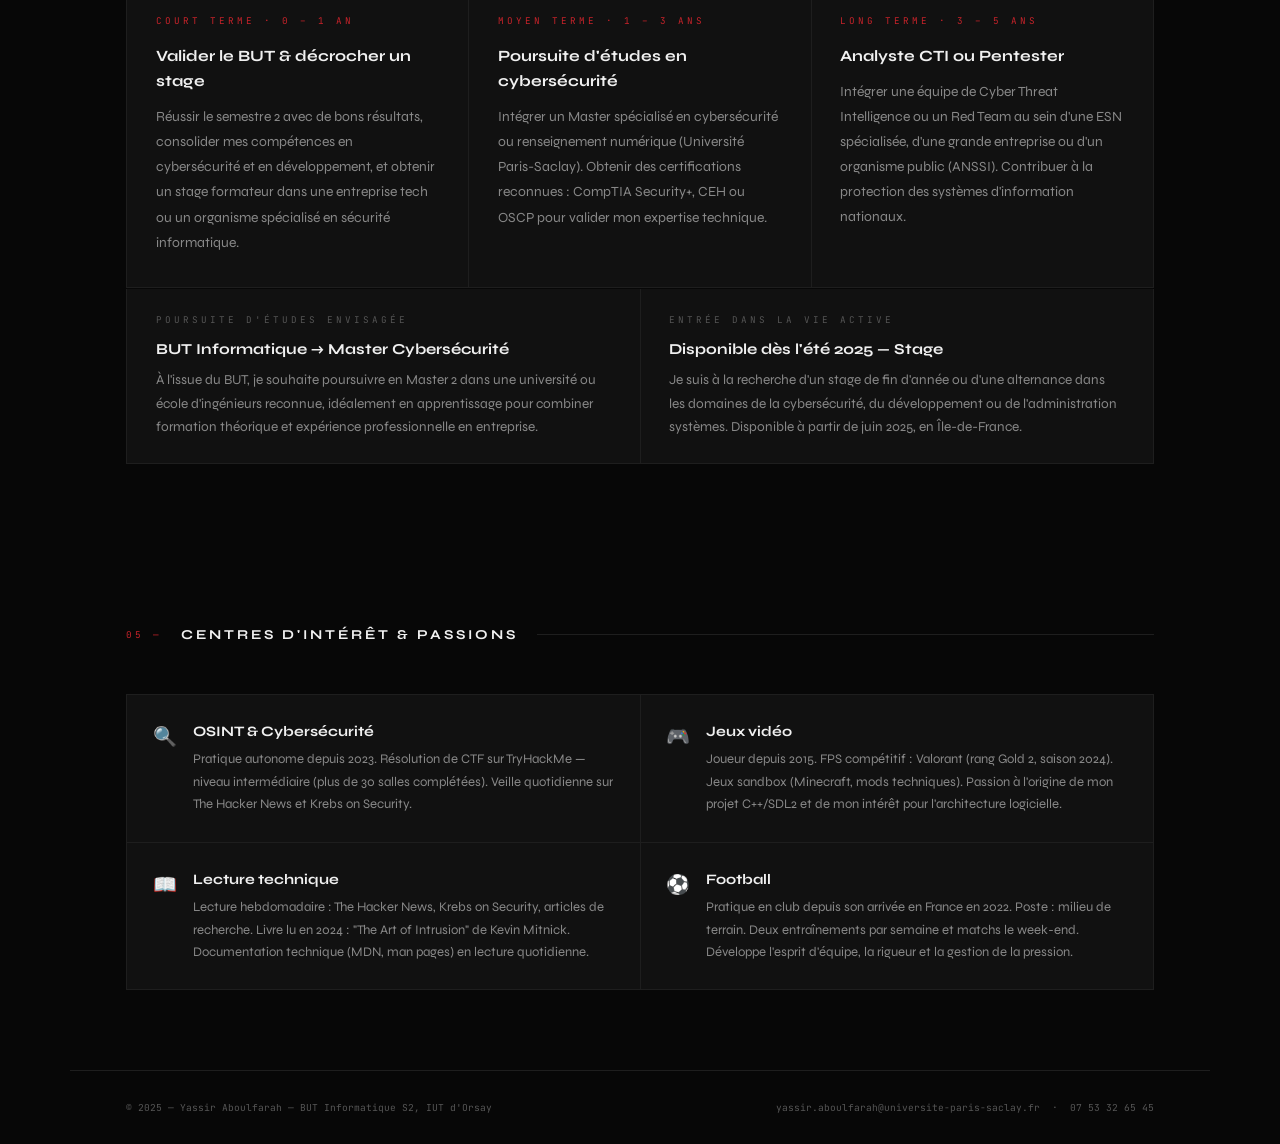
==== commit f70d99c3: "Update index.html" ====
--- a/index.html
+++ b/index.html
@@ -231,7 +231,7 @@
     <div>
       <p class="hero-tag">BUT Informatique · IUT d'Orsay · Université Paris-Saclay</p>
       <h1>Yassir<br><span class="red">Aboulfarah</span></h1>
-      <p class="hero-subtitle">// Étudiant en informatique &nbsp;·&nbsp; 19 ans &nbsp;·&nbsp; Passionné OSINT</p>
+      <p class="hero-subtitle">// Étudiant en informatique &nbsp;·&nbsp; 20 ans &nbsp;·&nbsp; Passionné OSINT</p>
       <p class="hero-intro">
         Étudiant en première année de BUT Informatique à l'IUT d'Orsay, je construis des compétences solides en développement logiciel, bases de données et systèmes. Curieux et rigoureux, je m'intéresse particulièrement à la cybersécurité et aux techniques d'investigation OSINT.
       </p>
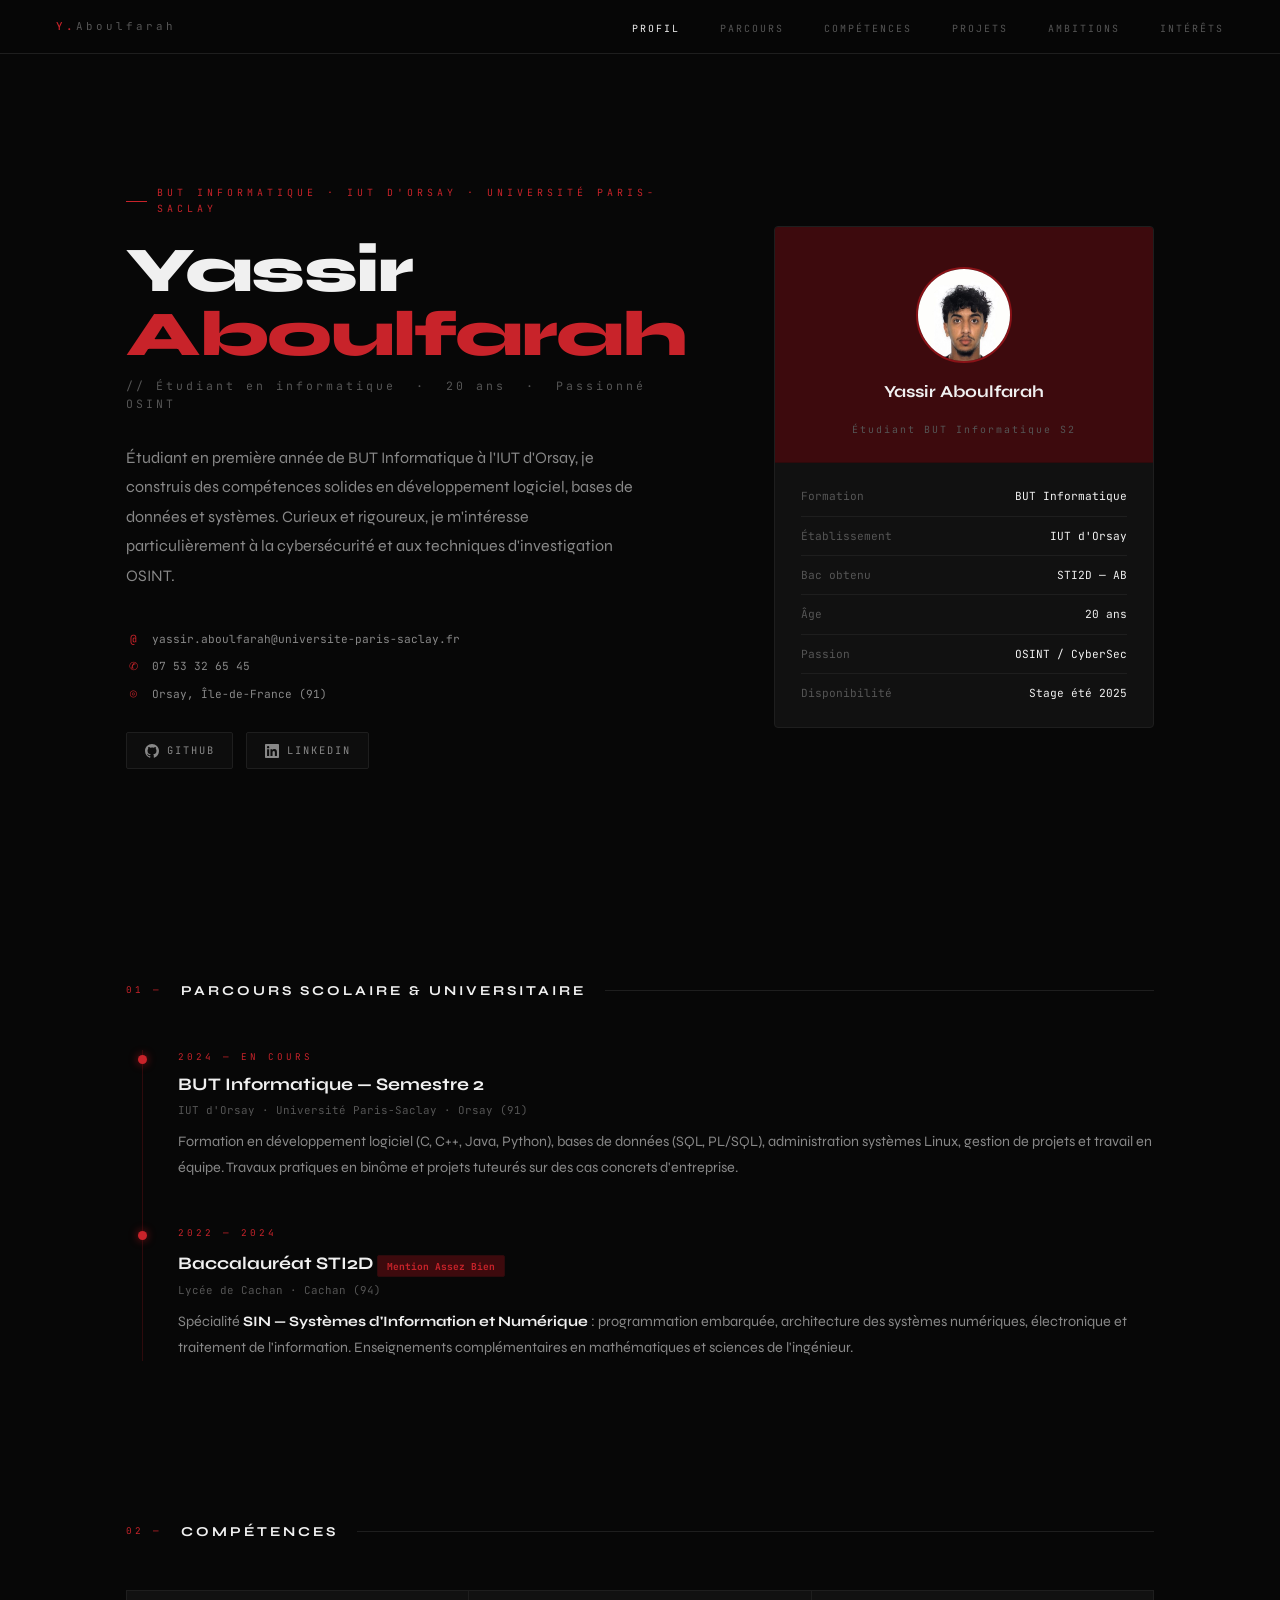
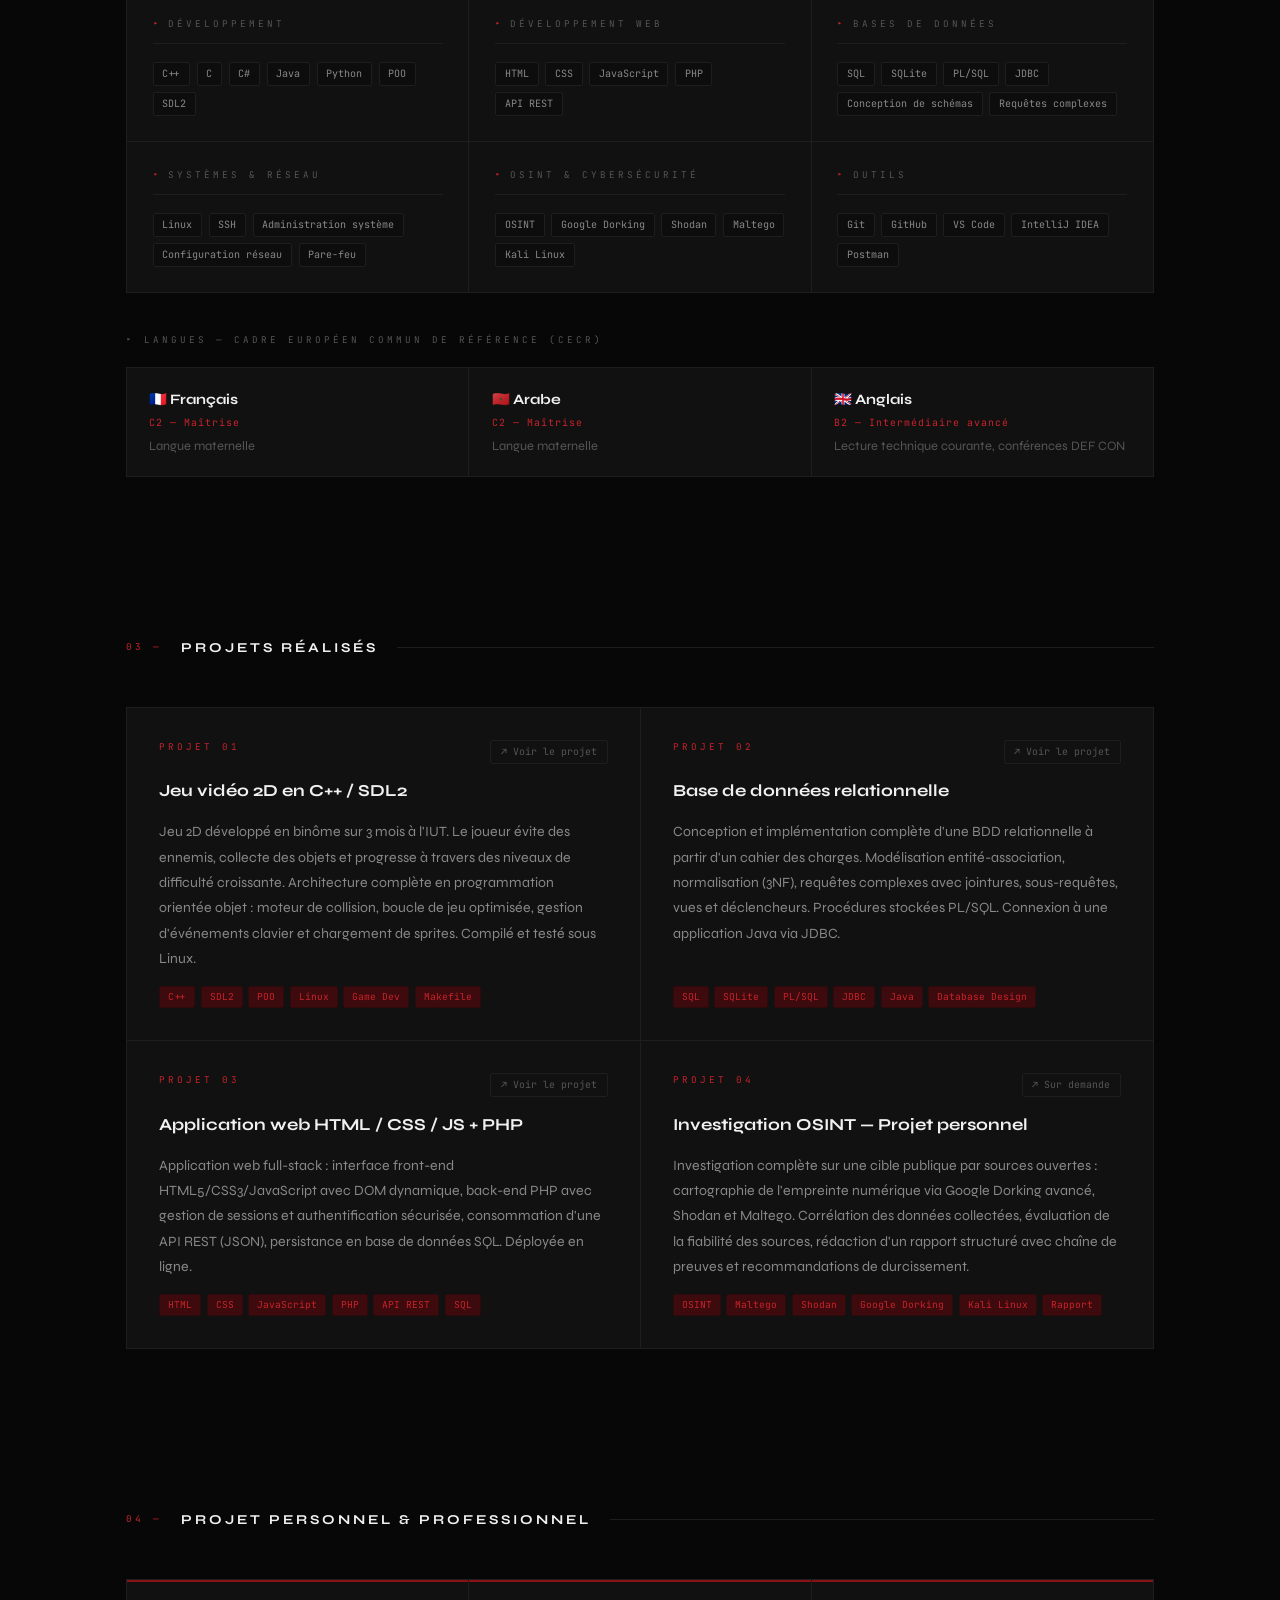
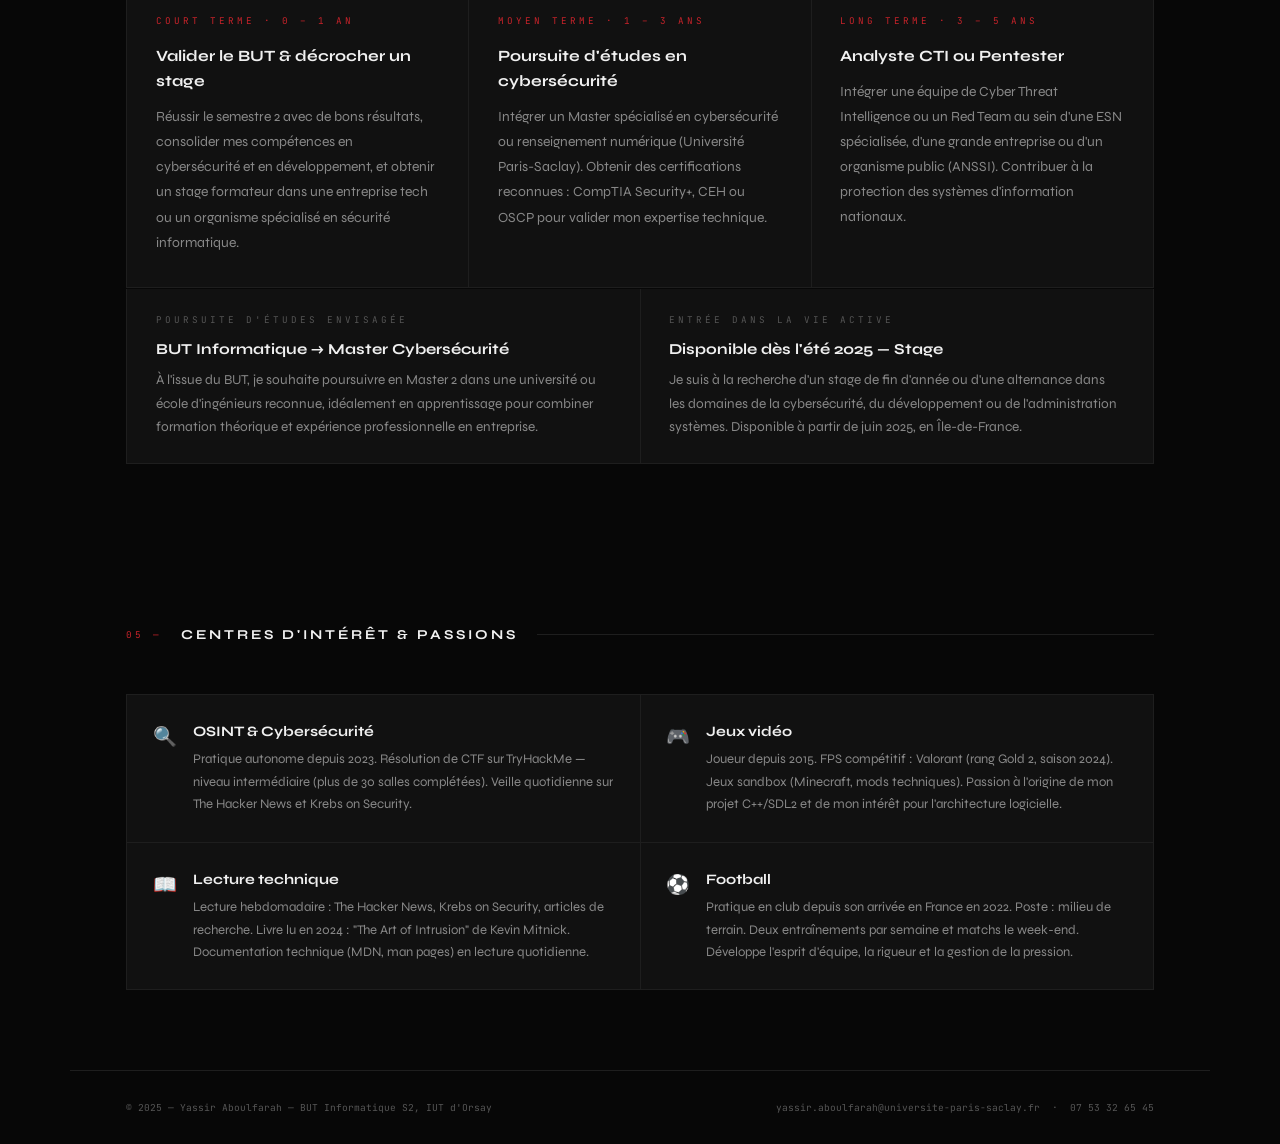
==== commit c60b330b: "Update index.html" ====
--- a/index.html
+++ b/index.html
@@ -266,7 +266,7 @@
         <div class="ab-sep"></div>
         <div class="ab-row"><span class="ab-key">Bac obtenu</span><span class="ab-val">STI2D — AB</span></div>
         <div class="ab-sep"></div>
-        <div class="ab-row"><span class="ab-key">Âge</span><span class="ab-val">19 ans</span></div>
+        <div class="ab-row"><span class="ab-key">Âge</span><span class="ab-val">20 ans</span></div>
         <div class="ab-sep"></div>
         <div class="ab-row"><span class="ab-key">Passion</span><span class="ab-val">OSINT / CyberSec</span></div>
         <div class="ab-sep"></div>
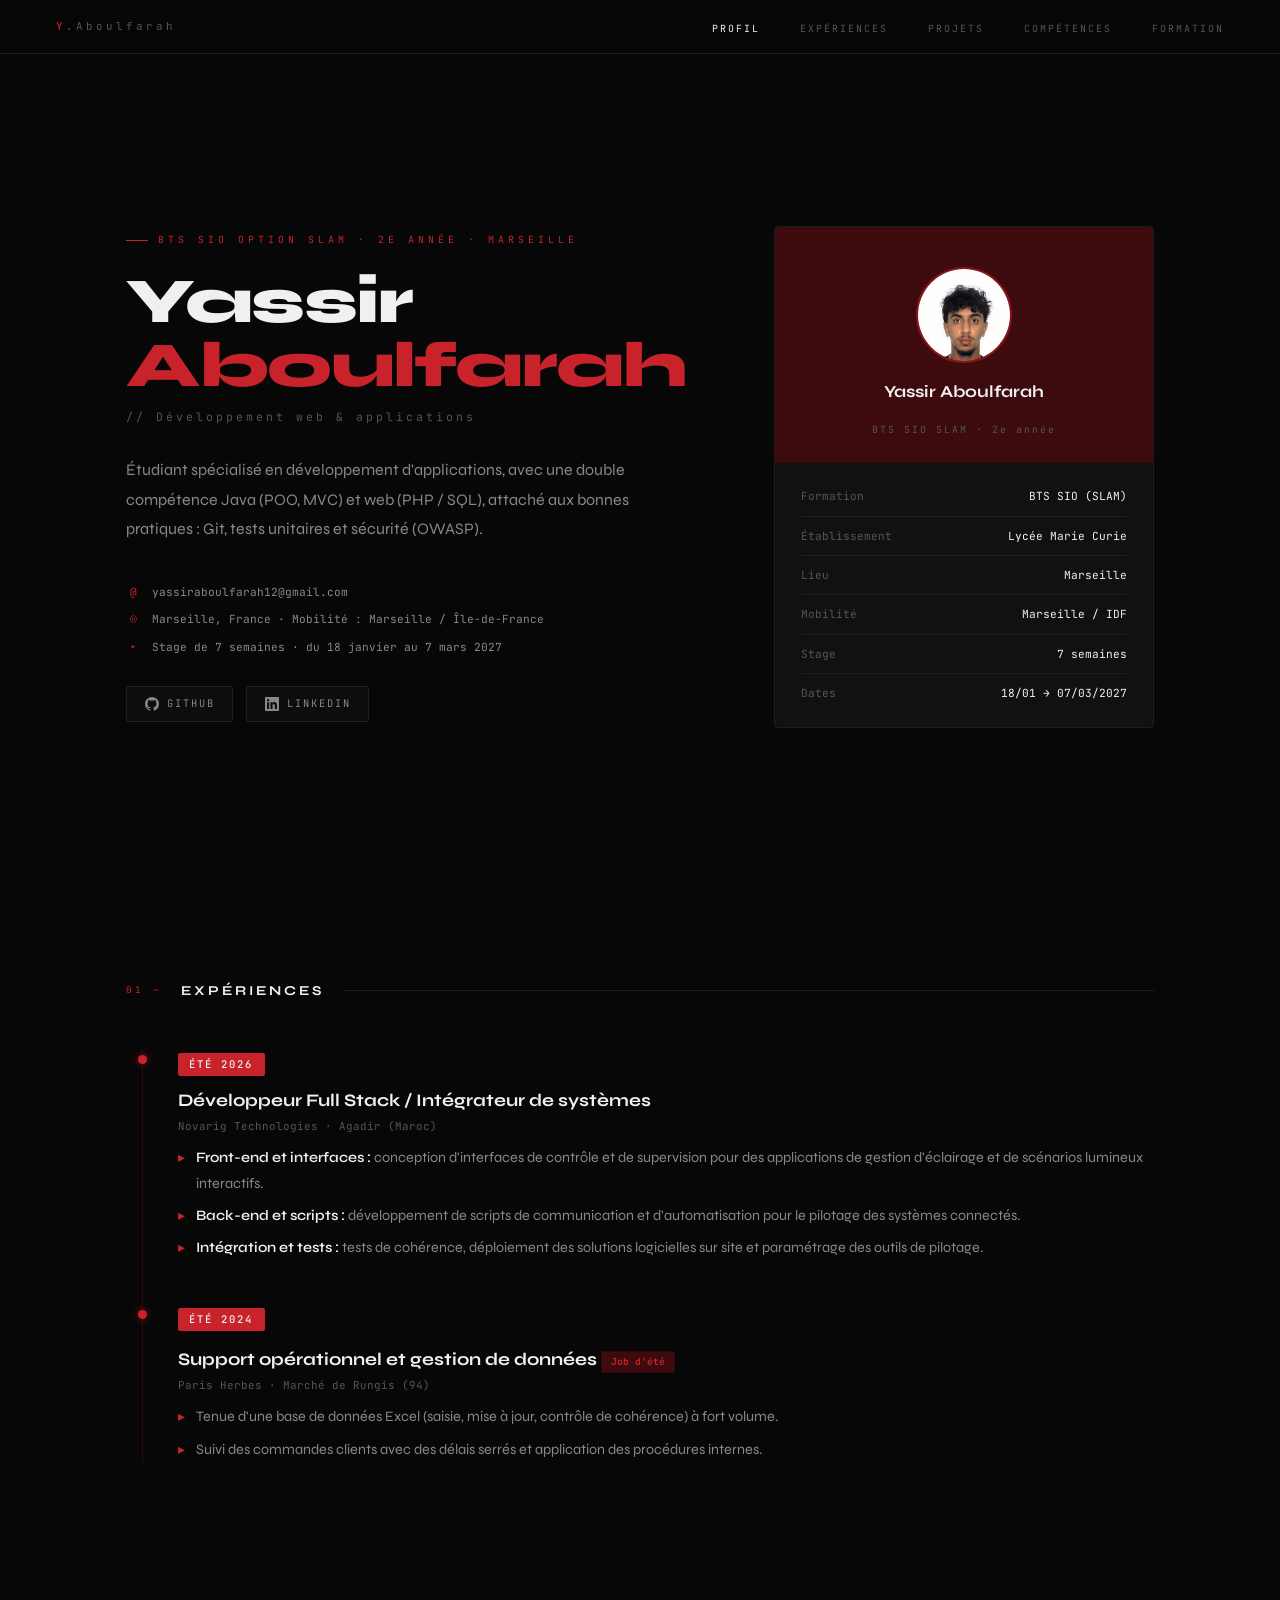
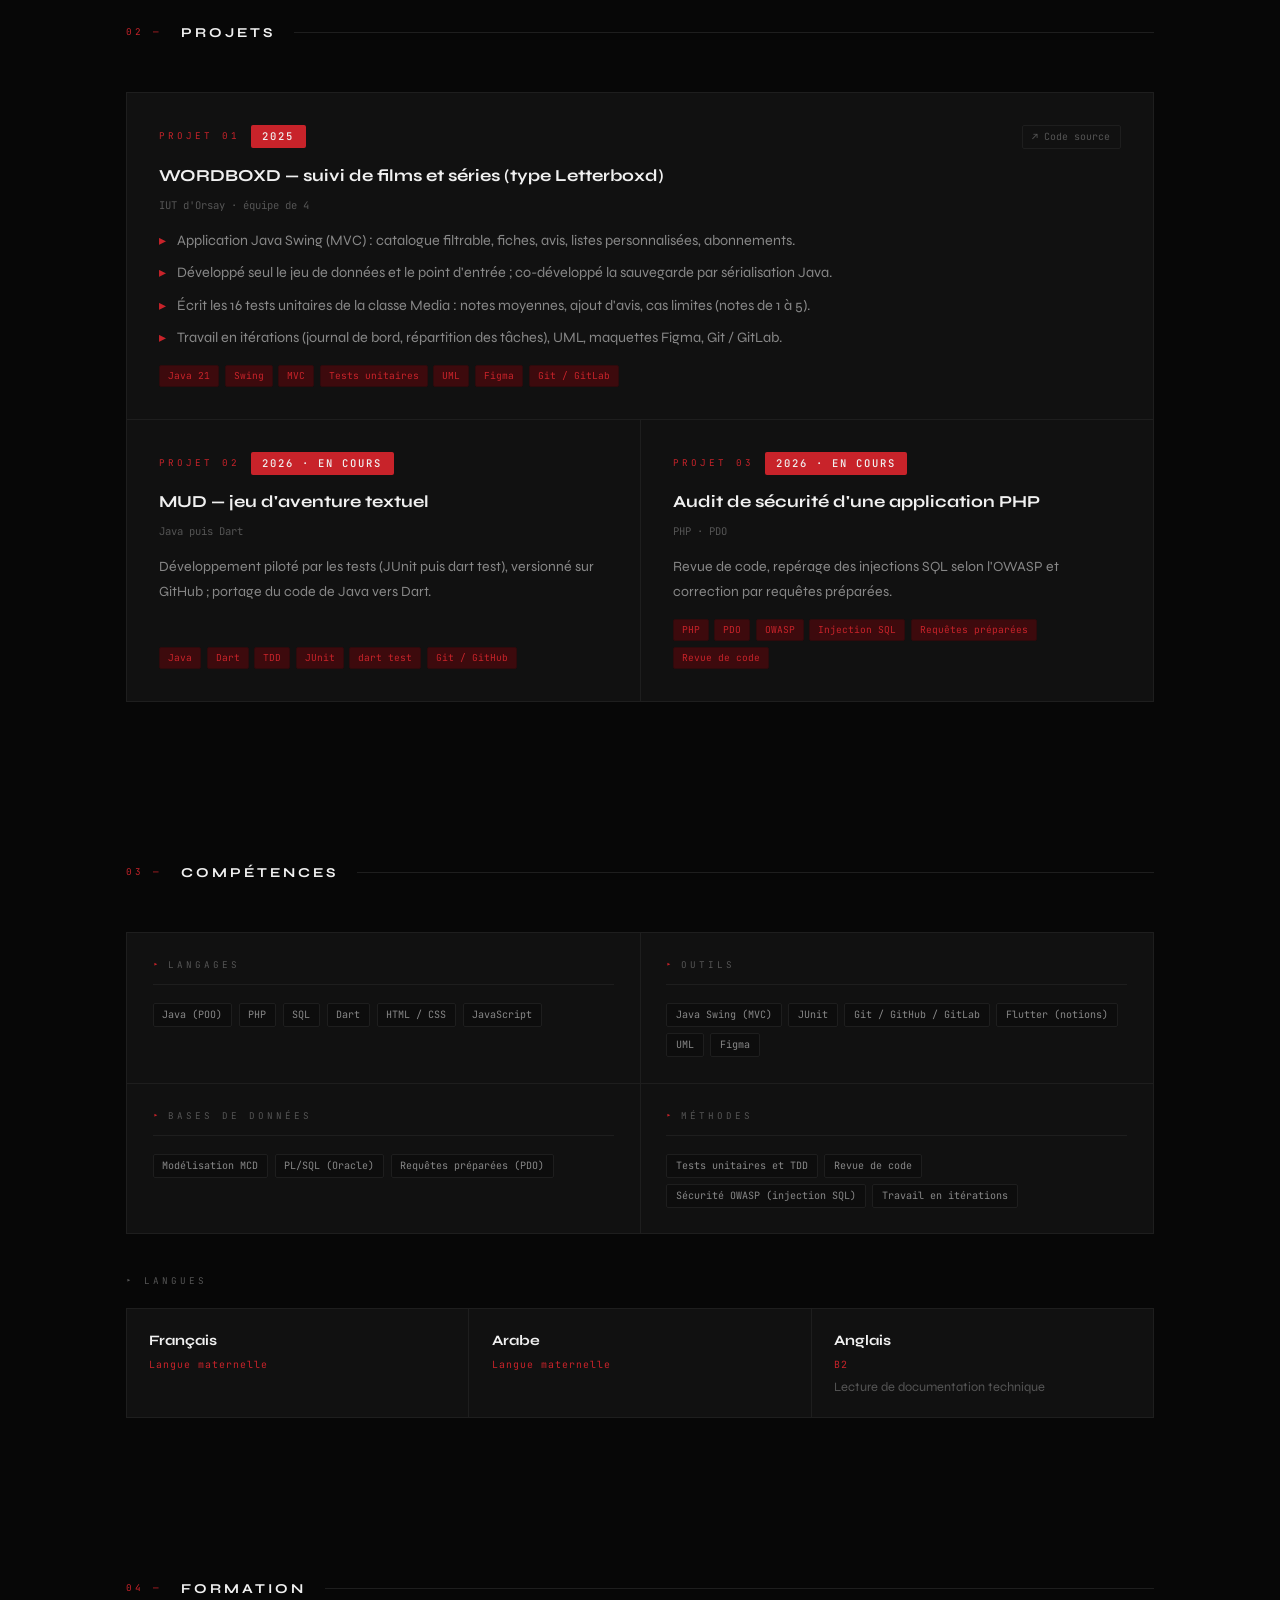
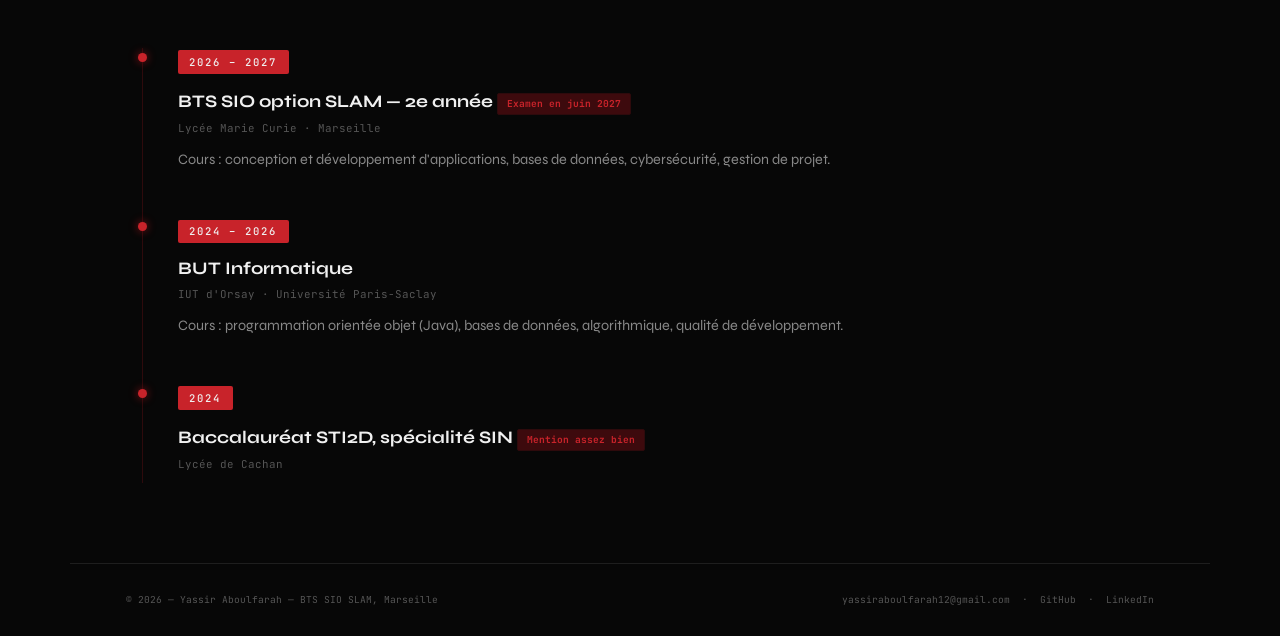
==== commit 030b9d2a: "finale version" ====
--- a/index.html
+++ b/index.html
@@ -3,212 +3,10 @@
 <head>
 <meta charset="UTF-8">
 <meta name="viewport" content="width=device-width, initial-scale=1.0">
-<title>Yassir Aboulfarah — Portfolio</title>
+<title>Yassir Aboulfarah — Étudiant BTS SIO SLAM · Développement web &amp; applications</title>
+<meta name="description" content="Portfolio de Yassir Aboulfarah, étudiant en BTS SIO option SLAM à Marseille (Java, PHP / SQL). Disponible pour un stage de 7 semaines, du 18 janvier au 7 mars 2027.">
 <link href="https://fonts.googleapis.com/css2?family=JetBrains+Mono:wght@300;400;500;700&family=Syne:wght@400;600;700;800&display=swap" rel="stylesheet">
-<style>
-/* ═══════════════════════════════════════════
-   VARIABLES & RESET
-═══════════════════════════════════════════ */
-:root {
-  --red:        #c8232a;
-  --red-dark:   #8a1217;
-  --red-dim:    #3d0a0d;
-  --black:      #070707;
-  --surface:    #0d0d0d;
-  --card:       #111;
-  --card2:      #151515;
-  --border:     #1e1e1e;
-  --border-red: #2e0a0c;
-  --text:       #c9c9c9;
-  --muted:      #555;
-  --dim:        #888;
-  --white:      #f0f0f0;
-  --mono: 'JetBrains Mono', monospace;
-  --display: 'Syne', sans-serif;
-}
-
-*, *::before, *::after { margin:0; padding:0; box-sizing:border-box; }
-html { scroll-behavior:smooth; }
-body {
-  background: var(--black);
-  color: var(--text);
-  font-family: var(--display);
-  font-size: 16px;
-  line-height: 1.6;
-  overflow-x: hidden;
-}
-
-::-webkit-scrollbar { width: 3px; }
-::-webkit-scrollbar-track { background: var(--black); }
-::-webkit-scrollbar-thumb { background: var(--red-dark); }
-
-/* ═══════════════════════════════════════════
-   NAV
-═══════════════════════════════════════════ */
-nav {
-  position: fixed; top:0; left:0; right:0; z-index:200;
-  height: 54px;
-  background: rgba(7,7,7,0.97);
-  border-bottom: 1px solid var(--border);
-  display: flex; align-items: center; justify-content: space-between;
-  padding: 0 3.5rem;
-  backdrop-filter: blur(10px);
-}
-.nav-logo { font-family:var(--mono); font-size:.68rem; letter-spacing:3px; color:var(--muted); }
-.nav-logo b { color:var(--red); font-weight:500; }
-.nav-ul { list-style:none; display:flex; gap:2.5rem; }
-.nav-ul a { font-family:var(--mono); font-size:.62rem; letter-spacing:2px; text-transform:uppercase; color:var(--muted); text-decoration:none; transition:color .2s; }
-.nav-ul a:hover { color:var(--white); }
-
-/* ═══════════════════════════════════════════
-   HERO
-═══════════════════════════════════════════ */
-#hero { min-height:100vh; padding:54px 0 0; display:flex; align-items:center; }
-.hero-wrap {
-  max-width:1140px; margin:0 auto; padding:5rem 3.5rem;
-  display:grid; grid-template-columns:1fr 380px; gap:5rem; align-items:center; width:100%;
-}
-.hero-tag { font-family:var(--mono); font-size:.62rem; letter-spacing:4px; color:var(--red); text-transform:uppercase; margin-bottom:1.4rem; display:flex; align-items:center; gap:.6rem; }
-.hero-tag::before { content:''; display:inline-block; width:22px; height:1px; background:var(--red); }
-h1 { font-family:var(--display); font-size:clamp(2.8rem,5vw,4.2rem); font-weight:800; color:var(--white); line-height:1; letter-spacing:-1.5px; margin-bottom:.6rem; }
-h1 .red { color:var(--red); }
-.hero-subtitle { font-family:var(--mono); font-size:.72rem; color:var(--muted); letter-spacing:3px; margin-bottom:1.8rem; }
-.hero-intro { font-size:1rem; color:var(--dim); line-height:1.85; max-width:520px; margin-bottom:2.5rem; }
-.contacts { display:flex; flex-direction:column; gap:.6rem; }
-.c-row { display:flex; align-items:center; gap:.75rem; font-family:var(--mono); font-size:.7rem; color:var(--dim); }
-.c-row .ico { color:var(--red); width:14px; flex-shrink:0; text-align:center; }
-
-/* SOCIAL BUTTONS */
-.social-btns { display:flex; gap:.8rem; margin-top:1.8rem; }
-.social-btn {
-  display:flex; align-items:center; gap:.5rem;
-  font-family:var(--mono); font-size:.65rem; letter-spacing:2px; text-transform:uppercase;
-  text-decoration:none; padding:.55rem 1.1rem;
-  border:1px solid var(--border); border-radius:2px;
-  color:var(--dim); background:var(--surface);
-  transition:color .2s, border-color .2s, background .2s;
-}
-.social-btn:hover { color:var(--white); border-color:var(--muted); background:var(--card2); }
-.social-btn.li:hover { border-color:#0a66c2; color:#5aa3e8; }
-.social-btn svg { flex-shrink:0; }
-
-/* AVATAR CARD */
-.avatar-card { background:var(--card); border:1px solid var(--border); border-radius:4px; overflow:hidden; }
-.avatar-top { background:var(--red-dim); padding:2.5rem 1.5rem 1.5rem; display:flex; flex-direction:column; align-items:center; gap:1rem; border-bottom:1px solid var(--border-red); }
-.avatar-svg { width:96px; height:96px; border-radius:50%; border:2px solid var(--red-dark); background:#1a0507; overflow:hidden; }
-.avatar-name { font-weight:700; font-size:1.05rem; color:var(--white); text-align:center; }
-.avatar-role { font-family:var(--mono); font-size:.62rem; color:var(--muted); letter-spacing:2px; text-align:center; }
-.avatar-body { padding:1.4rem 1.6rem; font-family:var(--mono); font-size:.7rem; line-height:2; }
-.ab-row { display:flex; justify-content:space-between; align-items:center; }
-.ab-key { color:var(--muted); }
-.ab-val { color:var(--white); }
-.ab-sep { width:100%; height:1px; background:var(--border); margin:.5rem 0; }
-
-/* ═══════════════════════════════════════════
-   SECTIONS
-═══════════════════════════════════════════ */
-.wrap { max-width:1140px; margin:0 auto; padding:5rem 3.5rem; }
-.s-head { display:flex; align-items:center; gap:1.2rem; margin-bottom:3rem; }
-.s-num { font-family:var(--mono); font-size:.58rem; color:var(--red); letter-spacing:3px; white-space:nowrap; flex-shrink:0; }
-h2 { font-family:var(--display); font-size:.85rem; font-weight:700; color:var(--white); letter-spacing:3px; text-transform:uppercase; white-space:nowrap; }
-.s-line { flex:1; height:1px; background:var(--border); }
-
-/* TIMELINE */
-.timeline { border-left:1px solid var(--border-red); margin-left:1rem; display:flex; flex-direction:column; gap:0; }
-.tl-item { position:relative; padding:0 0 2.8rem 2.2rem; }
-.tl-item:last-child { padding-bottom:0; }
-.tl-item::before { content:''; position:absolute; left:-5px; top:5px; width:9px; height:9px; border-radius:50%; background:var(--red); box-shadow:0 0 8px var(--red-dark); }
-.tl-year { font-family:var(--mono); font-size:.58rem; color:var(--red); letter-spacing:3px; margin-bottom:.4rem; }
-.tl-title { font-size:1.1rem; font-weight:700; color:var(--white); margin-bottom:.2rem; }
-.tl-lieu { font-family:var(--mono); font-size:.68rem; color:var(--muted); margin-bottom:.6rem; }
-.tl-desc { font-size:.9rem; color:var(--dim); line-height:1.8; }
-.badge { display:inline-block; font-family:var(--mono); font-size:.6rem; background:var(--red-dim); border:1px solid var(--border-red); color:var(--red); padding:.15rem .55rem; border-radius:2px; margin-top:.5rem; }
-
-/* COMPÉTENCES */
-.skills-outer { display:grid; grid-template-columns:repeat(3,1fr); gap:1px; background:var(--border); border:1px solid var(--border); }
-.sk-block { background:var(--card); padding:1.6rem; transition:background .15s; }
-.sk-block:hover { background:var(--card2); }
-.sk-head { font-family:var(--mono); font-size:.58rem; color:var(--muted); letter-spacing:3px; text-transform:uppercase; border-bottom:1px solid var(--border); padding-bottom:.7rem; margin-bottom:1.1rem; }
-.sk-head span { color:var(--red); margin-right:.4rem; }
-.tag-wrap { display:flex; flex-wrap:wrap; gap:.4rem; }
-.tag { font-family:var(--mono); font-size:.63rem; color:var(--dim); background:var(--surface); border:1px solid var(--border); padding:.18rem .55rem; border-radius:2px; }
-
-/* LANGUES */
-.langs-title { font-family:var(--mono); font-size:.58rem; color:var(--muted); letter-spacing:3px; text-transform:uppercase; margin:2.5rem 0 1.2rem; }
-.langs-grid { display:grid; grid-template-columns:repeat(3,1fr); gap:1px; background:var(--border); border:1px solid var(--border); }
-.lang-item { background:var(--card); padding:1.2rem 1.4rem; display:flex; flex-direction:column; gap:.3rem; }
-.lang-name { font-weight:700; font-size:.9rem; color:var(--white); }
-.lang-level { font-family:var(--mono); font-size:.62rem; color:var(--red); letter-spacing:1px; }
-.lang-note { font-size:.8rem; color:var(--muted); }
-
-/* PROJETS */
-.proj-grid { display:grid; grid-template-columns:repeat(2,1fr); gap:1px; background:var(--border); border:1px solid var(--border); }
-.proj-card { background:var(--card); padding:2rem; display:flex; flex-direction:column; gap:.9rem; transition:background .15s; }
-.proj-card:hover { background:var(--card2); }
-.proj-top { display:flex; justify-content:space-between; align-items:flex-start; }
-.proj-num { font-family:var(--mono); font-size:.58rem; color:var(--red); letter-spacing:3px; }
-.proj-link { font-family:var(--mono); font-size:.62rem; color:var(--muted); text-decoration:none; border:1px solid var(--border); padding:.2rem .6rem; border-radius:2px; transition:color .15s,border-color .15s; }
-.proj-link:hover { color:var(--red); border-color:var(--red-dark); }
-.proj-title { font-size:1.05rem; font-weight:700; color:var(--white); }
-.proj-desc { font-size:.88rem; color:var(--dim); line-height:1.8; flex:1; }
-.proj-tags { display:flex; flex-wrap:wrap; gap:.35rem; }
-.ptag { font-family:var(--mono); font-size:.6rem; color:var(--red); background:var(--red-dim); border:1px solid var(--border-red); padding:.15rem .5rem; border-radius:2px; }
-
-/* AMBITIONS */
-.amb-grid { display:grid; grid-template-columns:repeat(3,1fr); gap:1px; background:var(--border); border:1px solid var(--border); margin-bottom:1px; }
-.amb-card { background:var(--card); padding:2rem 1.8rem; border-top:2px solid var(--red-dark); transition:background .15s; }
-.amb-card:hover { background:var(--card2); }
-.amb-horizon { font-family:var(--mono); font-size:.58rem; color:var(--red); letter-spacing:3px; text-transform:uppercase; margin-bottom:.9rem; }
-.amb-title { font-size:.98rem; font-weight:700; color:var(--white); margin-bottom:.7rem; }
-.amb-text { font-size:.87rem; color:var(--dim); line-height:1.8; }
-.life-row { display:grid; grid-template-columns:1fr 1fr; gap:1px; background:var(--border); border:1px solid var(--border); border-top:none; }
-.life-card { background:var(--card); padding:1.5rem 1.8rem; transition:background .15s; }
-.life-card:hover { background:var(--card2); }
-.life-label { font-family:var(--mono); font-size:.58rem; color:var(--muted); letter-spacing:3px; text-transform:uppercase; margin-bottom:.6rem; }
-.life-title { font-size:.95rem; font-weight:700; color:var(--white); margin-bottom:.4rem; }
-.life-text { font-size:.85rem; color:var(--dim); line-height:1.75; }
-
-/* INTÉRÊTS */
-.int-grid { display:grid; grid-template-columns:repeat(2,1fr); gap:1px; background:var(--border); border:1px solid var(--border); }
-.int-card { background:var(--card); padding:1.6rem; display:flex; gap:1rem; align-items:flex-start; transition:background .15s; }
-.int-card:hover { background:var(--card2); }
-.int-ico { font-size:1.2rem; flex-shrink:0; padding-top:2px; }
-.int-name { font-weight:700; font-size:.9rem; color:var(--white); margin-bottom:.3rem; }
-.int-detail { font-size:.82rem; color:var(--dim); line-height:1.72; }
-
-/* FOOTER */
-footer { border-top:1px solid var(--border); padding:1.8rem 3.5rem; max-width:1140px; margin:0 auto; display:flex; justify-content:space-between; align-items:center; }
-.f-copy { font-family:var(--mono); font-size:.6rem; color:var(--muted); }
-.f-contact { font-family:var(--mono); font-size:.6rem; color:var(--muted); text-align:right; }
-
-/* ANIMATIONS */
-.reveal { opacity:0; transform:translateY(18px); transition:opacity .55s ease,transform .55s ease; }
-.reveal.on { opacity:1; transform:translateY(0); }
-.reveal.d1 { transition-delay:.08s; }
-.reveal.d2 { transition-delay:.16s; }
-.reveal.d3 { transition-delay:.24s; }
-
-/* RESPONSIVE */
-@media(max-width:960px){
-  .hero-wrap { grid-template-columns:1fr; }
-  .avatar-card { display:none; }
-  .skills-outer { grid-template-columns:1fr 1fr; }
-  .langs-grid { grid-template-columns:1fr; }
-  .proj-grid { grid-template-columns:1fr; }
-  .amb-grid { grid-template-columns:1fr; }
-  .life-row { grid-template-columns:1fr; }
-  .int-grid { grid-template-columns:1fr 1fr; }
-  nav { padding:0 1.5rem; }
-  .nav-ul { gap:1.2rem; }
-  .wrap,.hero-wrap { padding-left:1.5rem; padding-right:1.5rem; }
-  footer { padding-left:1.5rem; padding-right:1.5rem; }
-}
-@media(max-width:600px){
-  .skills-outer { grid-template-columns:1fr; }
-  .int-grid { grid-template-columns:1fr; }
-  .nav-ul { display:none; }
-}
-</style>
+<link rel="stylesheet" href="style.css">
 </head>
 <body>
 
@@ -217,11 +15,10 @@
   <div class="nav-logo"><b>Y.</b>Aboulfarah</div>
   <ul class="nav-ul">
     <li><a href="#hero">Profil</a></li>
-    <li><a href="#parcours">Parcours</a></li>
+    <li><a href="#experiences">Expériences</a></li>
+    <li><a href="#projets">Projets</a></li>
     <li><a href="#competences">Compétences</a></li>
-    <li><a href="#projets">Projets</a></li>
-    <li><a href="#ambitions">Ambitions</a></li>
-    <li><a href="#interets">Intérêts</a></li>
+    <li><a href="#formation">Formation</a></li>
   </ul>
 </nav>
 
@@ -229,23 +26,23 @@
 <section id="hero">
   <div class="hero-wrap">
     <div>
-      <p class="hero-tag">BUT Informatique · IUT d'Orsay · Université Paris-Saclay</p>
+      <p class="hero-tag">BTS SIO option SLAM · 2e année · Marseille</p>
       <h1>Yassir<br><span class="red">Aboulfarah</span></h1>
-      <p class="hero-subtitle">// Étudiant en informatique &nbsp;·&nbsp; 20 ans &nbsp;·&nbsp; Passionné OSINT</p>
+      <p class="hero-subtitle">// Développement web &amp; applications</p>
       <p class="hero-intro">
-        Étudiant en première année de BUT Informatique à l'IUT d'Orsay, je construis des compétences solides en développement logiciel, bases de données et systèmes. Curieux et rigoureux, je m'intéresse particulièrement à la cybersécurité et aux techniques d'investigation OSINT.
+        Étudiant spécialisé en développement d'applications, avec une double compétence Java (POO, MVC) et web (PHP / SQL), attaché aux bonnes pratiques : Git, tests unitaires et sécurité (OWASP).
       </p>
       <div class="contacts">
-        <div class="c-row"><span class="ico">@</span> yassir.aboulfarah@universite-paris-saclay.fr</div>
-        <div class="c-row"><span class="ico">✆</span> 07 53 32 65 45</div>
-        <div class="c-row"><span class="ico">◎</span> Orsay, Île-de-France (91)</div>
+        <div class="c-row"><span class="ico">@</span> <a href="mailto:yassiraboulfarah12@gmail.com">yassiraboulfarah12@gmail.com</a></div>
+        <div class="c-row"><span class="ico">◎</span> Marseille, France · Mobilité : Marseille / Île-de-France</div>
+        <div class="c-row"><span class="ico">▸</span> Stage de 7 semaines · du 18 janvier au 7 mars 2027</div>
       </div>
       <div class="social-btns">
-        <a href="https://github.com/Yassir-aboulfarah" target="_blank" class="social-btn gh">
+        <a href="https://github.com/Yassir-aboulfarah" target="_blank" rel="noopener" class="social-btn gh">
           <svg width="14" height="14" viewBox="0 0 24 24" fill="currentColor"><path d="M12 0C5.37 0 0 5.37 0 12c0 5.3 3.44 9.8 8.21 11.39.6.11.82-.26.82-.58v-2.03c-3.34.73-4.04-1.61-4.04-1.61-.54-1.38-1.33-1.75-1.33-1.75-1.09-.74.08-.73.08-.73 1.2.08 1.84 1.24 1.84 1.24 1.07 1.83 2.8 1.3 3.49 1 .11-.78.42-1.3.76-1.6-2.67-.3-5.47-1.33-5.47-5.93 0-1.31.47-2.38 1.24-3.22-.12-.3-.54-1.52.12-3.18 0 0 1.01-.32 3.3 1.23a11.5 11.5 0 0 1 3-.4c1.02 0 2.04.14 3 .4 2.29-1.55 3.3-1.23 3.3-1.23.66 1.66.24 2.88.12 3.18.77.84 1.24 1.91 1.24 3.22 0 4.61-2.81 5.63-5.49 5.92.43.37.82 1.1.82 2.22v3.29c0 .32.21.7.82.58C20.56 21.8 24 17.3 24 12c0-6.63-5.37-12-12-12z"/></svg>
           GitHub
         </a>
-        <a href="https://www.linkedin.com/in/yassir-aboulfarah-7b1855335/" target="_blank" class="social-btn li">
+        <a href="https://www.linkedin.com/in/yassir-aboulfarah-7b1855335/" target="_blank" rel="noopener" class="social-btn li">
           <svg width="14" height="14" viewBox="0 0 24 24" fill="currentColor"><path d="M20.45 20.45h-3.55v-5.57c0-1.33-.03-3.04-1.85-3.04-1.85 0-2.13 1.45-2.13 2.94v5.67H9.37V9h3.41v1.56h.05c.48-.9 1.64-1.85 3.37-1.85 3.6 0 4.27 2.37 4.27 5.45v6.29zM5.34 7.43a2.06 2.06 0 1 1 0-4.12 2.06 2.06 0 0 1 0 4.12zm1.78 13.02H3.56V9h3.56v11.45zM22.22 0H1.77C.79 0 0 .77 0 1.73v20.54C0 23.23.79 24 1.77 24h20.45c.98 0 1.78-.77 1.78-1.73V1.73C24 .77 23.2 0 22.22 0z"/></svg>
           LinkedIn
         </a>
@@ -257,48 +54,109 @@
       <div class="avatar-top">
         <div class="avatar-svg" style="background:none; border:2px solid var(--red-dark); overflow:hidden; width:96px; height:96px; border-radius:50%;"><img src="[data-uri]" style="width:100%; height:100%; object-fit:cover; object-position:center top;" alt="Yassir Aboulfarah"></div>
         <div class="avatar-name">Yassir Aboulfarah</div>
-        <div class="avatar-role">Étudiant BUT Informatique S2</div>
+        <div class="avatar-role">BTS SIO SLAM · 2e année</div>
       </div>
       <div class="avatar-body">
-        <div class="ab-row"><span class="ab-key">Formation</span><span class="ab-val">BUT Informatique</span></div>
-        <div class="ab-sep"></div>
-        <div class="ab-row"><span class="ab-key">Établissement</span><span class="ab-val">IUT d'Orsay</span></div>
-        <div class="ab-sep"></div>
-        <div class="ab-row"><span class="ab-key">Bac obtenu</span><span class="ab-val">STI2D — AB</span></div>
-        <div class="ab-sep"></div>
-        <div class="ab-row"><span class="ab-key">Âge</span><span class="ab-val">20 ans</span></div>
-        <div class="ab-sep"></div>
-        <div class="ab-row"><span class="ab-key">Passion</span><span class="ab-val">OSINT / CyberSec</span></div>
-        <div class="ab-sep"></div>
-        <div class="ab-row"><span class="ab-key">Disponibilité</span><span class="ab-val">Stage été 2025</span></div>
-      </div>
-    </div>
-  </div>
-</section>
-
-<!-- PARCOURS -->
-<section id="parcours">
+        <div class="ab-row"><span class="ab-key">Formation</span><span class="ab-val">BTS SIO (SLAM)</span></div>
+        <div class="ab-sep"></div>
+        <div class="ab-row"><span class="ab-key">Établissement</span><span class="ab-val">Lycée Marie Curie</span></div>
+        <div class="ab-sep"></div>
+        <div class="ab-row"><span class="ab-key">Lieu</span><span class="ab-val">Marseille</span></div>
+        <div class="ab-sep"></div>
+        <div class="ab-row"><span class="ab-key">Mobilité</span><span class="ab-val">Marseille / IDF</span></div>
+        <div class="ab-sep"></div>
+        <div class="ab-row"><span class="ab-key">Stage</span><span class="ab-val">7 semaines</span></div>
+        <div class="ab-sep"></div>
+        <div class="ab-row"><span class="ab-key">Dates</span><span class="ab-val">18/01 → 07/03/2027</span></div>
+      </div>
+    </div>
+  </div>
+</section>
+
+<!-- EXPÉRIENCES -->
+<section id="experiences">
   <div class="wrap">
     <div class="s-head reveal">
       <span class="s-num">01 —</span>
-      <h2>Parcours scolaire &amp; universitaire</h2>
+      <h2>Expériences</h2>
       <div class="s-line"></div>
     </div>
     <div class="timeline">
       <div class="tl-item reveal d1">
-        <div class="tl-year">2024 — EN COURS</div>
-        <div class="tl-title">BUT Informatique — Semestre 2</div>
-        <div class="tl-lieu">IUT d'Orsay · Université Paris-Saclay · Orsay (91)</div>
-        <div class="tl-desc">
-          Formation en développement logiciel (C, C++, Java, Python), bases de données (SQL, PL/SQL), administration systèmes Linux, gestion de projets et travail en équipe. Travaux pratiques en binôme et projets tuteurés sur des cas concrets d'entreprise.
-        </div>
+        <span class="date-tag">Été 2026</span>
+        <div class="tl-title">Développeur Full Stack / Intégrateur de systèmes</div>
+        <div class="tl-lieu">Novarig Technologies · Agadir (Maroc)</div>
+        <ul class="tl-list">
+          <li><strong>Front-end et interfaces :</strong> conception d'interfaces de contrôle et de supervision pour des applications de gestion d'éclairage et de scénarios lumineux interactifs.</li>
+          <li><strong>Back-end et scripts :</strong> développement de scripts de communication et d'automatisation pour le pilotage des systèmes connectés.</li>
+          <li><strong>Intégration et tests :</strong> tests de cohérence, déploiement des solutions logicielles sur site et paramétrage des outils de pilotage.</li>
+        </ul>
       </div>
       <div class="tl-item reveal d2">
-        <div class="tl-year">2022 — 2024</div>
-        <div class="tl-title">Baccalauréat STI2D <span class="badge">Mention Assez Bien</span></div>
-        <div class="tl-lieu">Lycée de Cachan · Cachan (94)</div>
-        <div class="tl-desc">
-          Spécialité <strong style="color:var(--white)">SIN — Systèmes d'Information et Numérique</strong> : programmation embarquée, architecture des systèmes numériques, électronique et traitement de l'information. Enseignements complémentaires en mathématiques et sciences de l'ingénieur.
+        <span class="date-tag">Été 2024</span>
+        <div class="tl-title">Support opérationnel et gestion de données <span class="badge">Job d'été</span></div>
+        <div class="tl-lieu">Paris Herbes · Marché de Rungis (94)</div>
+        <ul class="tl-list">
+          <li>Tenue d'une base de données Excel (saisie, mise à jour, contrôle de cohérence) à fort volume.</li>
+          <li>Suivi des commandes clients avec des délais serrés et application des procédures internes.</li>
+        </ul>
+      </div>
+    </div>
+  </div>
+</section>
+
+<!-- PROJETS -->
+<section id="projets">
+  <div class="wrap">
+    <div class="s-head reveal">
+      <span class="s-num">02 —</span>
+      <h2>Projets</h2>
+      <div class="s-line"></div>
+    </div>
+
+    <div class="proj-grid reveal">
+      <div class="proj-card wide">
+        <div class="proj-top">
+          <div class="proj-meta"><span class="proj-num">PROJET 01</span><span class="date-tag">2025</span></div>
+          <a href="https://github.com/Yassir-aboulfarah/sae-media-manager" target="_blank" rel="noopener" class="proj-link">↗ Code source</a>
+        </div>
+        <div class="proj-title">WORDBOXD — suivi de films et séries (type Letterboxd)</div>
+        <div class="proj-ctx">IUT d'Orsay · équipe de 4</div>
+        <ul class="tl-list">
+          <li>Application Java Swing (MVC) : catalogue filtrable, fiches, avis, listes personnalisées, abonnements.</li>
+          <li>Développé seul le jeu de données et le point d'entrée ; co-développé la sauvegarde par sérialisation Java.</li>
+          <li>Écrit les 16 tests unitaires de la classe Media : notes moyennes, ajout d'avis, cas limites (notes de 1 à 5).</li>
+          <li>Travail en itérations (journal de bord, répartition des tâches), UML, maquettes Figma, Git / GitLab.</li>
+        </ul>
+        <div class="proj-tags">
+          <span class="ptag">Java 21</span><span class="ptag">Swing</span><span class="ptag">MVC</span>
+          <span class="ptag">Tests unitaires</span><span class="ptag">UML</span><span class="ptag">Figma</span><span class="ptag">Git / GitLab</span>
+        </div>
+      </div>
+
+      <div class="proj-card">
+        <div class="proj-top">
+          <div class="proj-meta"><span class="proj-num">PROJET 02</span><span class="date-tag">2026 · en cours</span></div>
+        </div>
+        <div class="proj-title">MUD — jeu d'aventure textuel</div>
+        <div class="proj-ctx">Java puis Dart</div>
+        <div class="proj-desc">Développement piloté par les tests (JUnit puis dart test), versionné sur GitHub ; portage du code de Java vers Dart.</div>
+        <div class="proj-tags">
+          <span class="ptag">Java</span><span class="ptag">Dart</span><span class="ptag">TDD</span>
+          <span class="ptag">JUnit</span><span class="ptag">dart test</span><span class="ptag">Git / GitHub</span>
+        </div>
+      </div>
+
+      <div class="proj-card">
+        <div class="proj-top">
+          <div class="proj-meta"><span class="proj-num">PROJET 03</span><span class="date-tag">2026 · en cours</span></div>
+        </div>
+        <div class="proj-title">Audit de sécurité d'une application PHP</div>
+        <div class="proj-ctx">PHP · PDO</div>
+        <div class="proj-desc">Revue de code, repérage des injections SQL selon l'OWASP et correction par requêtes préparées.</div>
+        <div class="proj-tags">
+          <span class="ptag">PHP</span><span class="ptag">PDO</span><span class="ptag">OWASP</span>
+          <span class="ptag">Injection SQL</span><span class="ptag">Requêtes préparées</span><span class="ptag">Revue de code</span>
         </div>
       </div>
     </div>
@@ -309,223 +167,85 @@
 <section id="competences">
   <div class="wrap">
     <div class="s-head reveal">
-      <span class="s-num">02 —</span>
+      <span class="s-num">03 —</span>
       <h2>Compétences</h2>
       <div class="s-line"></div>
     </div>
 
     <div class="skills-outer reveal">
       <div class="sk-block">
-        <div class="sk-head"><span>▸</span>Développement</div>
-        <div class="tag-wrap">
-          <span class="tag">C++</span><span class="tag">C</span><span class="tag">C#</span>
-          <span class="tag">Java</span><span class="tag">Python</span><span class="tag">POO</span><span class="tag">SDL2</span>
-        </div>
-      </div>
-      <div class="sk-block">
-        <div class="sk-head"><span>▸</span>Développement Web</div>
-        <div class="tag-wrap">
-          <span class="tag">HTML</span><span class="tag">CSS</span><span class="tag">JavaScript</span>
-          <span class="tag">PHP</span><span class="tag">API REST</span>
+        <div class="sk-head"><span>▸</span>Langages</div>
+        <div class="tag-wrap">
+          <span class="tag">Java (POO)</span><span class="tag">PHP</span><span class="tag">SQL</span>
+          <span class="tag">Dart</span><span class="tag">HTML / CSS</span><span class="tag">JavaScript</span>
+        </div>
+      </div>
+      <div class="sk-block">
+        <div class="sk-head"><span>▸</span>Outils</div>
+        <div class="tag-wrap">
+          <span class="tag">Java Swing (MVC)</span><span class="tag">JUnit</span><span class="tag">Git / GitHub / GitLab</span>
+          <span class="tag">Flutter (notions)</span><span class="tag">UML</span><span class="tag">Figma</span>
         </div>
       </div>
       <div class="sk-block">
         <div class="sk-head"><span>▸</span>Bases de données</div>
         <div class="tag-wrap">
-          <span class="tag">SQL</span><span class="tag">SQLite</span><span class="tag">PL/SQL</span>
-          <span class="tag">JDBC</span><span class="tag">Conception de schémas</span><span class="tag">Requêtes complexes</span>
-        </div>
-      </div>
-      <div class="sk-block">
-        <div class="sk-head"><span>▸</span>Systèmes &amp; Réseau</div>
-        <div class="tag-wrap">
-          <span class="tag">Linux</span><span class="tag">SSH</span>
-          <span class="tag">Administration système</span><span class="tag">Configuration réseau</span><span class="tag">Pare-feu</span>
-        </div>
-      </div>
-      <div class="sk-block">
-        <div class="sk-head"><span>▸</span>OSINT &amp; Cybersécurité</div>
-        <div class="tag-wrap">
-          <span class="tag">OSINT</span><span class="tag">Google Dorking</span>
-          <span class="tag">Shodan</span><span class="tag">Maltego</span><span class="tag">Kali Linux</span>
-        </div>
-      </div>
-      <div class="sk-block">
-        <div class="sk-head"><span>▸</span>Outils</div>
-        <div class="tag-wrap">
-          <span class="tag">Git</span><span class="tag">GitHub</span><span class="tag">VS Code</span>
-          <span class="tag">IntelliJ IDEA</span><span class="tag">Postman</span>
-        </div>
-      </div>
-    </div>
-
-    <p class="langs-title reveal">▸ Langues — Cadre Européen Commun de Référence (CECR)</p>
+          <span class="tag">Modélisation MCD</span><span class="tag">PL/SQL (Oracle)</span><span class="tag">Requêtes préparées (PDO)</span>
+        </div>
+      </div>
+      <div class="sk-block">
+        <div class="sk-head"><span>▸</span>Méthodes</div>
+        <div class="tag-wrap">
+          <span class="tag">Tests unitaires et TDD</span><span class="tag">Revue de code</span>
+          <span class="tag">Sécurité OWASP (injection SQL)</span><span class="tag">Travail en itérations</span>
+        </div>
+      </div>
+    </div>
+
+    <p class="langs-title reveal">▸ Langues</p>
     <div class="langs-grid reveal">
       <div class="lang-item">
-        <div class="lang-name">🇫🇷 Français</div>
-        <div class="lang-level">C2 — Maîtrise</div>
-        <div class="lang-note">Langue maternelle</div>
+        <div class="lang-name">Français</div>
+        <div class="lang-level">Langue maternelle</div>
       </div>
       <div class="lang-item">
-        <div class="lang-name">🇲🇦 Arabe</div>
-        <div class="lang-level">C2 — Maîtrise</div>
-        <div class="lang-note">Langue maternelle</div>
+        <div class="lang-name">Arabe</div>
+        <div class="lang-level">Langue maternelle</div>
       </div>
       <div class="lang-item">
-        <div class="lang-name">🇬🇧 Anglais</div>
-        <div class="lang-level">B2 — Intermédiaire avancé</div>
-        <div class="lang-note">Lecture technique courante, conférences DEF CON</div>
-      </div>
-    </div>
-  </div>
-</section>
-
-<!-- PROJETS -->
-<section id="projets">
-  <div class="wrap">
-    <div class="s-head reveal">
-      <span class="s-num">03 —</span>
-      <h2>Projets réalisés</h2>
-      <div class="s-line"></div>
-    </div>
-
-    <div class="proj-grid reveal">
-      <div class="proj-card">
-        <div class="proj-top">
-          <span class="proj-num">PROJET 01</span>
-          <a href="https://portfolio1denicolas.netlify.app/projets/game" target="_blank" class="proj-link">↗ Voir le projet</a>
-        </div>
-        <div class="proj-title">Jeu vidéo 2D en C++ / SDL2</div>
-        <div class="proj-desc">Jeu 2D développé en binôme sur 3 mois à l'IUT. Le joueur évite des ennemis, collecte des objets et progresse à travers des niveaux de difficulté croissante. Architecture complète en programmation orientée objet : moteur de collision, boucle de jeu optimisée, gestion d'événements clavier et chargement de sprites. Compilé et testé sous Linux.</div>
-        <div class="proj-tags">
-          <span class="ptag">C++</span><span class="ptag">SDL2</span><span class="ptag">POO</span>
-          <span class="ptag">Linux</span><span class="ptag">Game Dev</span><span class="ptag">Makefile</span>
-        </div>
-      </div>
-
-      <div class="proj-card">
-        <div class="proj-top">
-          <span class="proj-num">PROJET 02</span>
-          <a href="https://portfolio1denicolas.netlify.app/projets/database" target="_blank" class="proj-link">↗ Voir le projet</a>
-        </div>
-        <div class="proj-title">Base de données relationnelle</div>
-        <div class="proj-desc">Conception et implémentation complète d'une BDD relationnelle à partir d'un cahier des charges. Modélisation entité-association, normalisation (3NF), requêtes complexes avec jointures, sous-requêtes, vues et déclencheurs. Procédures stockées PL/SQL. Connexion à une application Java via JDBC.</div>
-        <div class="proj-tags">
-          <span class="ptag">SQL</span><span class="ptag">SQLite</span><span class="ptag">PL/SQL</span>
-          <span class="ptag">JDBC</span><span class="ptag">Java</span><span class="ptag">Database Design</span>
-        </div>
-      </div>
-
-      <div class="proj-card">
-        <div class="proj-top">
-          <span class="proj-num">PROJET 03</span>
-          <a href="https://portfolio1denicolas.netlify.app/projets/web" target="_blank" class="proj-link">↗ Voir le projet</a>
-        </div>
-        <div class="proj-title">Application web HTML / CSS / JS + PHP</div>
-        <div class="proj-desc">Application web full-stack : interface front-end HTML5/CSS3/JavaScript avec DOM dynamique, back-end PHP avec gestion de sessions et authentification sécurisée, consommation d'une API REST (JSON), persistance en base de données SQL. Déployée en ligne.</div>
-        <div class="proj-tags">
-          <span class="ptag">HTML</span><span class="ptag">CSS</span><span class="ptag">JavaScript</span>
-          <span class="ptag">PHP</span><span class="ptag">API REST</span><span class="ptag">SQL</span>
-        </div>
-      </div>
-
-      <div class="proj-card">
-        <div class="proj-top">
-          <span class="proj-num">PROJET 04</span>
-          <a href="#" class="proj-link">↗ Sur demande</a>
-        </div>
-        <div class="proj-title">Investigation OSINT — Projet personnel</div>
-        <div class="proj-desc">Investigation complète sur une cible publique par sources ouvertes : cartographie de l'empreinte numérique via Google Dorking avancé, Shodan et Maltego. Corrélation des données collectées, évaluation de la fiabilité des sources, rédaction d'un rapport structuré avec chaîne de preuves et recommandations de durcissement.</div>
-        <div class="proj-tags">
-          <span class="ptag">OSINT</span><span class="ptag">Maltego</span><span class="ptag">Shodan</span>
-          <span class="ptag">Google Dorking</span><span class="ptag">Kali Linux</span><span class="ptag">Rapport</span>
-        </div>
-      </div>
-    </div>
-  </div>
-</section>
-
-<!-- AMBITIONS -->
-<section id="ambitions">
+        <div class="lang-name">Anglais</div>
+        <div class="lang-level">B2</div>
+        <div class="lang-note">Lecture de documentation technique</div>
+      </div>
+    </div>
+  </div>
+</section>
+
+<!-- FORMATION -->
+<section id="formation">
   <div class="wrap">
     <div class="s-head reveal">
       <span class="s-num">04 —</span>
-      <h2>Projet personnel &amp; professionnel</h2>
-      <div class="s-line"></div>
-    </div>
-
-    <div class="amb-grid reveal">
-      <div class="amb-card">
-        <div class="amb-horizon">Court terme · 0 – 1 an</div>
-        <div class="amb-title">Valider le BUT &amp; décrocher un stage</div>
-        <div class="amb-text">Réussir le semestre 2 avec de bons résultats, consolider mes compétences en cybersécurité et en développement, et obtenir un stage formateur dans une entreprise tech ou un organisme spécialisé en sécurité informatique.</div>
-      </div>
-      <div class="amb-card">
-        <div class="amb-horizon">Moyen terme · 1 – 3 ans</div>
-        <div class="amb-title">Poursuite d'études en cybersécurité</div>
-        <div class="amb-text">Intégrer un Master spécialisé en cybersécurité ou renseignement numérique (Université Paris-Saclay). Obtenir des certifications reconnues : CompTIA Security+, CEH ou OSCP pour valider mon expertise technique.</div>
-      </div>
-      <div class="amb-card">
-        <div class="amb-horizon">Long terme · 3 – 5 ans</div>
-        <div class="amb-title">Analyste CTI ou Pentester</div>
-        <div class="amb-text">Intégrer une équipe de Cyber Threat Intelligence ou un Red Team au sein d'une ESN spécialisée, d'une grande entreprise ou d'un organisme public (ANSSI). Contribuer à la protection des systèmes d'information nationaux.</div>
-      </div>
-    </div>
-
-    <div class="life-row reveal">
-      <div class="life-card">
-        <div class="life-label">Poursuite d'études envisagée</div>
-        <div class="life-title">BUT Informatique → Master Cybersécurité</div>
-        <div class="life-text">À l'issue du BUT, je souhaite poursuivre en Master 2 dans une université ou école d'ingénieurs reconnue, idéalement en apprentissage pour combiner formation théorique et expérience professionnelle en entreprise.</div>
-      </div>
-      <div class="life-card">
-        <div class="life-label">Entrée dans la vie active</div>
-        <div class="life-title">Disponible dès l'été 2025 — Stage</div>
-        <div class="life-text">Je suis à la recherche d'un stage de fin d'année ou d'une alternance dans les domaines de la cybersécurité, du développement ou de l'administration systèmes. Disponible à partir de juin 2025, en Île-de-France.</div>
-      </div>
-    </div>
-  </div>
-</section>
-
-<!-- INTÉRÊTS -->
-<section id="interets">
-  <div class="wrap">
-    <div class="s-head reveal">
-      <span class="s-num">05 —</span>
-      <h2>Centres d'intérêt &amp; passions</h2>
-      <div class="s-line"></div>
-    </div>
-
-    <div class="int-grid reveal">
-      <div class="int-card">
-        <span class="int-ico">🔍</span>
-        <div>
-          <div class="int-name">OSINT &amp; Cybersécurité</div>
-          <div class="int-detail">Pratique autonome depuis 2023. Résolution de CTF sur TryHackMe — niveau intermédiaire (plus de 30 salles complétées). Veille quotidienne sur The Hacker News et Krebs on Security.</div>
-        </div>
-      </div>
-      <div class="int-card">
-        <span class="int-ico">🎮</span>
-        <div>
-          <div class="int-name">Jeux vidéo</div>
-          <div class="int-detail">Joueur depuis 2015. FPS compétitif : Valorant (rang Gold 2, saison 2024). Jeux sandbox (Minecraft, mods techniques). Passion à l'origine de mon projet C++/SDL2 et de mon intérêt pour l'architecture logicielle.</div>
-        </div>
-      </div>
-      <div class="int-card">
-        <span class="int-ico">📖</span>
-        <div>
-          <div class="int-name">Lecture technique</div>
-          <div class="int-detail">Lecture hebdomadaire : The Hacker News, Krebs on Security, articles de recherche. Livre lu en 2024 : "The Art of Intrusion" de Kevin Mitnick. Documentation technique (MDN, man pages) en lecture quotidienne.</div>
-        </div>
-      </div>
-      <div class="int-card">
-        <span class="int-ico">⚽</span>
-        <div>
-          <div class="int-name">Football</div>
-          <div class="int-detail">Pratique en club depuis son arrivée en France en 2022. Poste : milieu de terrain. Deux entraînements par semaine et matchs le week-end. Développe l'esprit d'équipe, la rigueur et la gestion de la pression.</div>
-        </div>
-      </div>
-      </div>
+      <h2>Formation</h2>
+      <div class="s-line"></div>
+    </div>
+    <div class="timeline">
+      <div class="tl-item reveal d1">
+        <span class="date-tag">2026 – 2027</span>
+        <div class="tl-title">BTS SIO option SLAM — 2e année <span class="badge">Examen en juin 2027</span></div>
+        <div class="tl-lieu">Lycée Marie Curie · Marseille</div>
+        <div class="tl-desc">Cours : conception et développement d'applications, bases de données, cybersécurité, gestion de projet.</div>
+      </div>
+      <div class="tl-item reveal d2">
+        <span class="date-tag">2024 – 2026</span>
+        <div class="tl-title">BUT Informatique</div>
+        <div class="tl-lieu">IUT d'Orsay · Université Paris-Saclay</div>
+        <div class="tl-desc">Cours : programmation orientée objet (Java), bases de données, algorithmique, qualité de développement.</div>
+      </div>
+      <div class="tl-item reveal d3">
+        <span class="date-tag">2024</span>
+        <div class="tl-title">Baccalauréat STI2D, spécialité SIN <span class="badge">Mention assez bien</span></div>
+        <div class="tl-lieu">Lycée de Cachan</div>
       </div>
     </div>
   </div>
@@ -533,29 +253,10 @@
 
 <!-- FOOTER -->
 <footer>
-  <div class="f-copy">© 2025 — Yassir Aboulfarah — BUT Informatique S2, IUT d'Orsay</div>
-  <div class="f-contact">yassir.aboulfarah@universite-paris-saclay.fr &nbsp;·&nbsp; 07 53 32 65 45</div>
+  <div class="f-copy">© 2026 — Yassir Aboulfarah — BTS SIO SLAM, Marseille</div>
+  <div class="f-contact"><a href="mailto:yassiraboulfarah12@gmail.com">yassiraboulfarah12@gmail.com</a> &nbsp;·&nbsp; <a href="https://github.com/Yassir-aboulfarah" target="_blank" rel="noopener">GitHub</a> &nbsp;·&nbsp; <a href="https://www.linkedin.com/in/yassir-aboulfarah-7b1855335/" target="_blank" rel="noopener">LinkedIn</a></div>
 </footer>
 
-<script>
-// Scroll reveal
-const io = new IntersectionObserver(
-  entries => entries.forEach(e => { if (e.isIntersecting) e.target.classList.add('on'); }),
-  { threshold: 0.07 }
-);
-document.querySelectorAll('.reveal').forEach(el => io.observe(el));
-
-// Nav active link
-const secs  = document.querySelectorAll('section[id]');
-const links = document.querySelectorAll('.nav-ul a');
-window.addEventListener('scroll', () => {
-  let cur = '';
-  secs.forEach(s => { if (window.scrollY >= s.offsetTop - 80) cur = s.id; });
-  links.forEach(a => {
-    a.style.color = a.getAttribute('href') === '#' + cur ? 'var(--white)' : '';
-  });
-}, { passive: true });
-</script>
-
+<script src="script.js"></script>
 </body>
 </html>
--- a/style.css
+++ b/style.css
@@ -0,0 +1,223 @@
+/* ═══════════════════════════════════════════
+   VARIABLES & RESET
+═══════════════════════════════════════════ */
+:root {
+  --red:        #c8232a;
+  --red-dark:   #8a1217;
+  --red-dim:    #3d0a0d;
+  --black:      #070707;
+  --surface:    #0d0d0d;
+  --card:       #111;
+  --card2:      #151515;
+  --border:     #1e1e1e;
+  --border-red: #2e0a0c;
+  --text:       #c9c9c9;
+  --muted:      #555;
+  --dim:        #888;
+  --white:      #f0f0f0;
+  --mono: 'JetBrains Mono', monospace;
+  --display: 'Syne', sans-serif;
+}
+
+*, *::before, *::after { margin:0; padding:0; box-sizing:border-box; }
+html { scroll-behavior:smooth; }
+body {
+  background: var(--black);
+  color: var(--text);
+  font-family: var(--display);
+  font-size: 16px;
+  line-height: 1.6;
+  overflow-x: hidden;
+}
+
+::-webkit-scrollbar { width: 3px; }
+::-webkit-scrollbar-track { background: var(--black); }
+::-webkit-scrollbar-thumb { background: var(--red-dark); }
+
+/* ═══════════════════════════════════════════
+   NAV
+═══════════════════════════════════════════ */
+nav {
+  position: fixed; top:0; left:0; right:0; z-index:200;
+  height: 54px;
+  background: rgba(7,7,7,0.97);
+  border-bottom: 1px solid var(--border);
+  display: flex; align-items: center; justify-content: space-between;
+  padding: 0 3.5rem;
+  backdrop-filter: blur(10px);
+}
+.nav-logo { font-family:var(--mono); font-size:.68rem; letter-spacing:3px; color:var(--muted); }
+.nav-logo b { color:var(--red); font-weight:500; }
+.nav-ul { list-style:none; display:flex; gap:2.5rem; }
+.nav-ul a { font-family:var(--mono); font-size:.62rem; letter-spacing:2px; text-transform:uppercase; color:var(--muted); text-decoration:none; transition:color .2s; }
+.nav-ul a:hover { color:var(--white); }
+
+/* ═══════════════════════════════════════════
+   HERO
+═══════════════════════════════════════════ */
+#hero { min-height:100vh; padding:54px 0 0; display:flex; align-items:center; }
+.hero-wrap {
+  max-width:1140px; margin:0 auto; padding:5rem 3.5rem;
+  display:grid; grid-template-columns:1fr 380px; gap:5rem; align-items:center; width:100%;
+}
+.hero-tag { font-family:var(--mono); font-size:.62rem; letter-spacing:4px; color:var(--red); text-transform:uppercase; margin-bottom:1.4rem; display:flex; align-items:center; gap:.6rem; }
+.hero-tag::before { content:''; display:inline-block; width:22px; height:1px; background:var(--red); }
+h1 { font-family:var(--display); font-size:clamp(2.8rem,5vw,4.2rem); font-weight:800; color:var(--white); line-height:1; letter-spacing:-1.5px; margin-bottom:.6rem; }
+h1 .red { color:var(--red); }
+.hero-subtitle { font-family:var(--mono); font-size:.72rem; color:var(--muted); letter-spacing:3px; margin-bottom:1.8rem; }
+.hero-intro { font-size:1rem; color:var(--dim); line-height:1.85; max-width:520px; margin-bottom:2.5rem; }
+.contacts { display:flex; flex-direction:column; gap:.6rem; }
+.c-row { display:flex; align-items:center; gap:.75rem; font-family:var(--mono); font-size:.7rem; color:var(--dim); }
+.c-row .ico { color:var(--red); width:14px; flex-shrink:0; text-align:center; }
+
+/* SOCIAL BUTTONS */
+.social-btns { display:flex; gap:.8rem; margin-top:1.8rem; }
+.social-btn {
+  display:flex; align-items:center; gap:.5rem;
+  font-family:var(--mono); font-size:.65rem; letter-spacing:2px; text-transform:uppercase;
+  text-decoration:none; padding:.55rem 1.1rem;
+  border:1px solid var(--border); border-radius:2px;
+  color:var(--dim); background:var(--surface);
+  transition:color .2s, border-color .2s, background .2s;
+}
+.social-btn:hover { color:var(--white); border-color:var(--muted); background:var(--card2); }
+.social-btn.li:hover { border-color:#0a66c2; color:#5aa3e8; }
+.social-btn svg { flex-shrink:0; }
+
+/* AVATAR CARD */
+.avatar-card { background:var(--card); border:1px solid var(--border); border-radius:4px; overflow:hidden; }
+.avatar-top { background:var(--red-dim); padding:2.5rem 1.5rem 1.5rem; display:flex; flex-direction:column; align-items:center; gap:1rem; border-bottom:1px solid var(--border-red); }
+.avatar-svg { width:96px; height:96px; border-radius:50%; border:2px solid var(--red-dark); background:#1a0507; overflow:hidden; }
+.avatar-name { font-weight:700; font-size:1.05rem; color:var(--white); text-align:center; }
+.avatar-role { font-family:var(--mono); font-size:.62rem; color:var(--muted); letter-spacing:2px; text-align:center; }
+.avatar-body { padding:1.4rem 1.6rem; font-family:var(--mono); font-size:.7rem; line-height:2; }
+.ab-row { display:flex; justify-content:space-between; align-items:center; }
+.ab-key { color:var(--muted); }
+.ab-val { color:var(--white); }
+.ab-sep { width:100%; height:1px; background:var(--border); margin:.5rem 0; }
+
+/* ═══════════════════════════════════════════
+   SECTIONS
+═══════════════════════════════════════════ */
+.wrap { max-width:1140px; margin:0 auto; padding:5rem 3.5rem; }
+.s-head { display:flex; align-items:center; gap:1.2rem; margin-bottom:3rem; }
+.s-num { font-family:var(--mono); font-size:.58rem; color:var(--red); letter-spacing:3px; white-space:nowrap; flex-shrink:0; }
+h2 { font-family:var(--display); font-size:.85rem; font-weight:700; color:var(--white); letter-spacing:3px; text-transform:uppercase; white-space:nowrap; }
+.s-line { flex:1; height:1px; background:var(--border); }
+
+/* TIMELINE */
+.timeline { border-left:1px solid var(--border-red); margin-left:1rem; display:flex; flex-direction:column; gap:0; }
+.tl-item { position:relative; padding:0 0 2.8rem 2.2rem; }
+.tl-item:last-child { padding-bottom:0; }
+.tl-item::before { content:''; position:absolute; left:-5px; top:5px; width:9px; height:9px; border-radius:50%; background:var(--red); box-shadow:0 0 8px var(--red-dark); }
+.tl-year { font-family:var(--mono); font-size:.58rem; color:var(--red); letter-spacing:3px; margin-bottom:.4rem; }
+.tl-title { font-size:1.1rem; font-weight:700; color:var(--white); margin-bottom:.2rem; }
+.tl-lieu { font-family:var(--mono); font-size:.68rem; color:var(--muted); margin-bottom:.6rem; }
+.tl-desc { font-size:.9rem; color:var(--dim); line-height:1.8; }
+.badge { display:inline-block; font-family:var(--mono); font-size:.6rem; background:var(--red-dim); border:1px solid var(--border-red); color:var(--red); padding:.15rem .55rem; border-radius:2px; margin-top:.5rem; }
+
+/* COMPÉTENCES */
+.skills-outer { display:grid; grid-template-columns:repeat(2,1fr); gap:1px; background:var(--border); border:1px solid var(--border); }
+.sk-block { background:var(--card); padding:1.6rem; transition:background .15s; }
+.sk-block:hover { background:var(--card2); }
+.sk-head { font-family:var(--mono); font-size:.58rem; color:var(--muted); letter-spacing:3px; text-transform:uppercase; border-bottom:1px solid var(--border); padding-bottom:.7rem; margin-bottom:1.1rem; }
+.sk-head span { color:var(--red); margin-right:.4rem; }
+.tag-wrap { display:flex; flex-wrap:wrap; gap:.4rem; }
+.tag { font-family:var(--mono); font-size:.63rem; color:var(--dim); background:var(--surface); border:1px solid var(--border); padding:.18rem .55rem; border-radius:2px; }
+
+/* LANGUES */
+.langs-title { font-family:var(--mono); font-size:.58rem; color:var(--muted); letter-spacing:3px; text-transform:uppercase; margin:2.5rem 0 1.2rem; }
+.langs-grid { display:grid; grid-template-columns:repeat(3,1fr); gap:1px; background:var(--border); border:1px solid var(--border); }
+.lang-item { background:var(--card); padding:1.2rem 1.4rem; display:flex; flex-direction:column; gap:.3rem; }
+.lang-name { font-weight:700; font-size:.9rem; color:var(--white); }
+.lang-level { font-family:var(--mono); font-size:.62rem; color:var(--red); letter-spacing:1px; }
+.lang-note { font-size:.8rem; color:var(--muted); }
+
+/* PROJETS */
+.proj-grid { display:grid; grid-template-columns:repeat(2,1fr); gap:1px; background:var(--border); border:1px solid var(--border); }
+.proj-card { background:var(--card); padding:2rem; display:flex; flex-direction:column; gap:.9rem; transition:background .15s; }
+.proj-card:hover { background:var(--card2); }
+.proj-top { display:flex; justify-content:space-between; align-items:flex-start; }
+.proj-num { font-family:var(--mono); font-size:.58rem; color:var(--red); letter-spacing:3px; }
+.proj-link { font-family:var(--mono); font-size:.62rem; color:var(--muted); text-decoration:none; border:1px solid var(--border); padding:.2rem .6rem; border-radius:2px; transition:color .15s,border-color .15s; }
+.proj-link:hover { color:var(--red); border-color:var(--red-dark); }
+.proj-title { font-size:1.05rem; font-weight:700; color:var(--white); }
+.proj-desc { font-size:.88rem; color:var(--dim); line-height:1.8; flex:1; }
+.proj-tags { display:flex; flex-wrap:wrap; gap:.35rem; }
+.ptag { font-family:var(--mono); font-size:.6rem; color:var(--red); background:var(--red-dim); border:1px solid var(--border-red); padding:.15rem .5rem; border-radius:2px; }
+
+/* AMBITIONS */
+.amb-grid { display:grid; grid-template-columns:repeat(3,1fr); gap:1px; background:var(--border); border:1px solid var(--border); margin-bottom:1px; }
+.amb-card { background:var(--card); padding:2rem 1.8rem; border-top:2px solid var(--red-dark); transition:background .15s; }
+.amb-card:hover { background:var(--card2); }
+.amb-horizon { font-family:var(--mono); font-size:.58rem; color:var(--red); letter-spacing:3px; text-transform:uppercase; margin-bottom:.9rem; }
+.amb-title { font-size:.98rem; font-weight:700; color:var(--white); margin-bottom:.7rem; }
+.amb-text { font-size:.87rem; color:var(--dim); line-height:1.8; }
+.life-row { display:grid; grid-template-columns:1fr 1fr; gap:1px; background:var(--border); border:1px solid var(--border); border-top:none; }
+.life-card { background:var(--card); padding:1.5rem 1.8rem; transition:background .15s; }
+.life-card:hover { background:var(--card2); }
+.life-label { font-family:var(--mono); font-size:.58rem; color:var(--muted); letter-spacing:3px; text-transform:uppercase; margin-bottom:.6rem; }
+.life-title { font-size:.95rem; font-weight:700; color:var(--white); margin-bottom:.4rem; }
+.life-text { font-size:.85rem; color:var(--dim); line-height:1.75; }
+
+/* INTÉRÊTS */
+.int-grid { display:grid; grid-template-columns:repeat(2,1fr); gap:1px; background:var(--border); border:1px solid var(--border); }
+.int-card { background:var(--card); padding:1.6rem; display:flex; gap:1rem; align-items:flex-start; transition:background .15s; }
+.int-card:hover { background:var(--card2); }
+.int-ico { font-size:1.2rem; flex-shrink:0; padding-top:2px; }
+.int-name { font-weight:700; font-size:.9rem; color:var(--white); margin-bottom:.3rem; }
+.int-detail { font-size:.82rem; color:var(--dim); line-height:1.72; }
+
+/* FOOTER */
+footer { border-top:1px solid var(--border); padding:1.8rem 3.5rem; max-width:1140px; margin:0 auto; display:flex; justify-content:space-between; align-items:center; }
+.f-copy { font-family:var(--mono); font-size:.6rem; color:var(--muted); }
+.f-contact { font-family:var(--mono); font-size:.6rem; color:var(--muted); text-align:right; }
+
+/* ANIMATIONS */
+.reveal { opacity:0; transform:translateY(18px); transition:opacity .55s ease,transform .55s ease; }
+.reveal.on { opacity:1; transform:translateY(0); }
+.reveal.d1 { transition-delay:.08s; }
+.reveal.d2 { transition-delay:.16s; }
+.reveal.d3 { transition-delay:.24s; }
+
+/* RESPONSIVE */
+@media(max-width:960px){
+  .hero-wrap { grid-template-columns:1fr; }
+  .avatar-card { display:none; }
+  .skills-outer { grid-template-columns:1fr 1fr; }
+  .langs-grid { grid-template-columns:1fr; }
+  .proj-grid { grid-template-columns:1fr; }
+  .amb-grid { grid-template-columns:1fr; }
+  .life-row { grid-template-columns:1fr; }
+  .int-grid { grid-template-columns:1fr 1fr; }
+  nav { padding:0 1.5rem; }
+  .nav-ul { gap:1.2rem; }
+  .wrap,.hero-wrap { padding-left:1.5rem; padding-right:1.5rem; }
+  footer { padding-left:1.5rem; padding-right:1.5rem; }
+}
+@media(max-width:600px){
+  .skills-outer { grid-template-columns:1fr; }
+  .int-grid { grid-template-columns:1fr; }
+  .nav-ul { display:none; }
+}
+
+/* ═══════════════════════════════════════════
+   AJOUTS (dates, listes, liens)
+═══════════════════════════════════════════ */
+.date-tag { display:inline-block; font-family:var(--mono); font-size:.66rem; font-weight:500; letter-spacing:2px; text-transform:uppercase; color:var(--white); background:var(--red); padding:.2rem .7rem; border-radius:2px; margin-bottom:.7rem; }
+.tl-list { list-style:none; display:flex; flex-direction:column; gap:.45rem; font-size:.9rem; color:var(--dim); line-height:1.75; }
+.tl-list li { position:relative; padding-left:1.1rem; }
+.tl-list li::before { content:'\25B8'; position:absolute; left:0; color:var(--red); }
+.tl-list strong { color:var(--white); font-weight:600; }
+.proj-meta { display:flex; align-items:center; gap:.7rem; flex-wrap:wrap; }
+.proj-meta .date-tag { margin-bottom:0; }
+.proj-card.wide { grid-column:1 / -1; }
+.proj-ctx { font-family:var(--mono); font-size:.66rem; color:var(--muted); margin-top:-.5rem; }
+.c-row a, .f-contact a { color:inherit; text-decoration:none; transition:color .2s; }
+.c-row a:hover, .f-contact a:hover { color:var(--white); }
+@media(max-width:600px){
+  h2 { white-space:normal; }
+  .proj-top { flex-wrap:wrap; gap:.6rem; }
+  footer { flex-direction:column; align-items:flex-start; gap:.6rem; }
+  .f-contact { text-align:left; }
+}
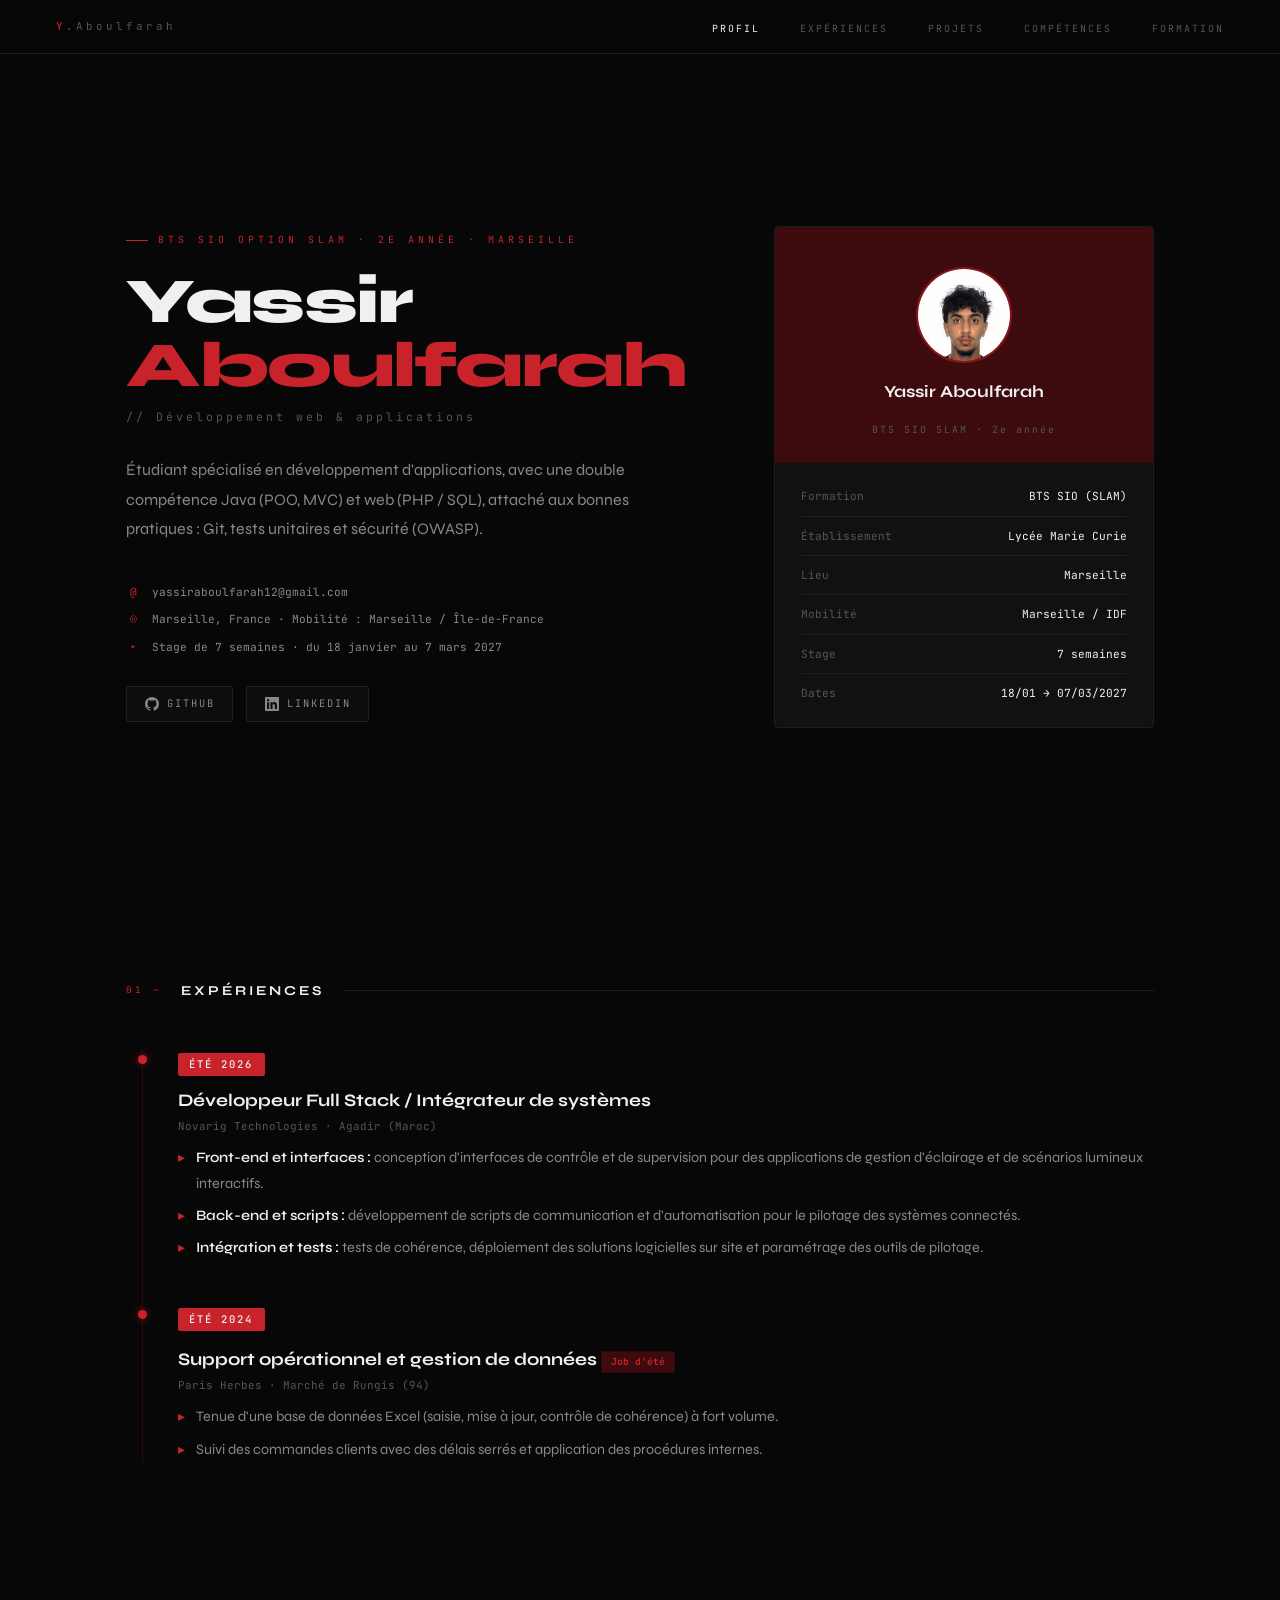
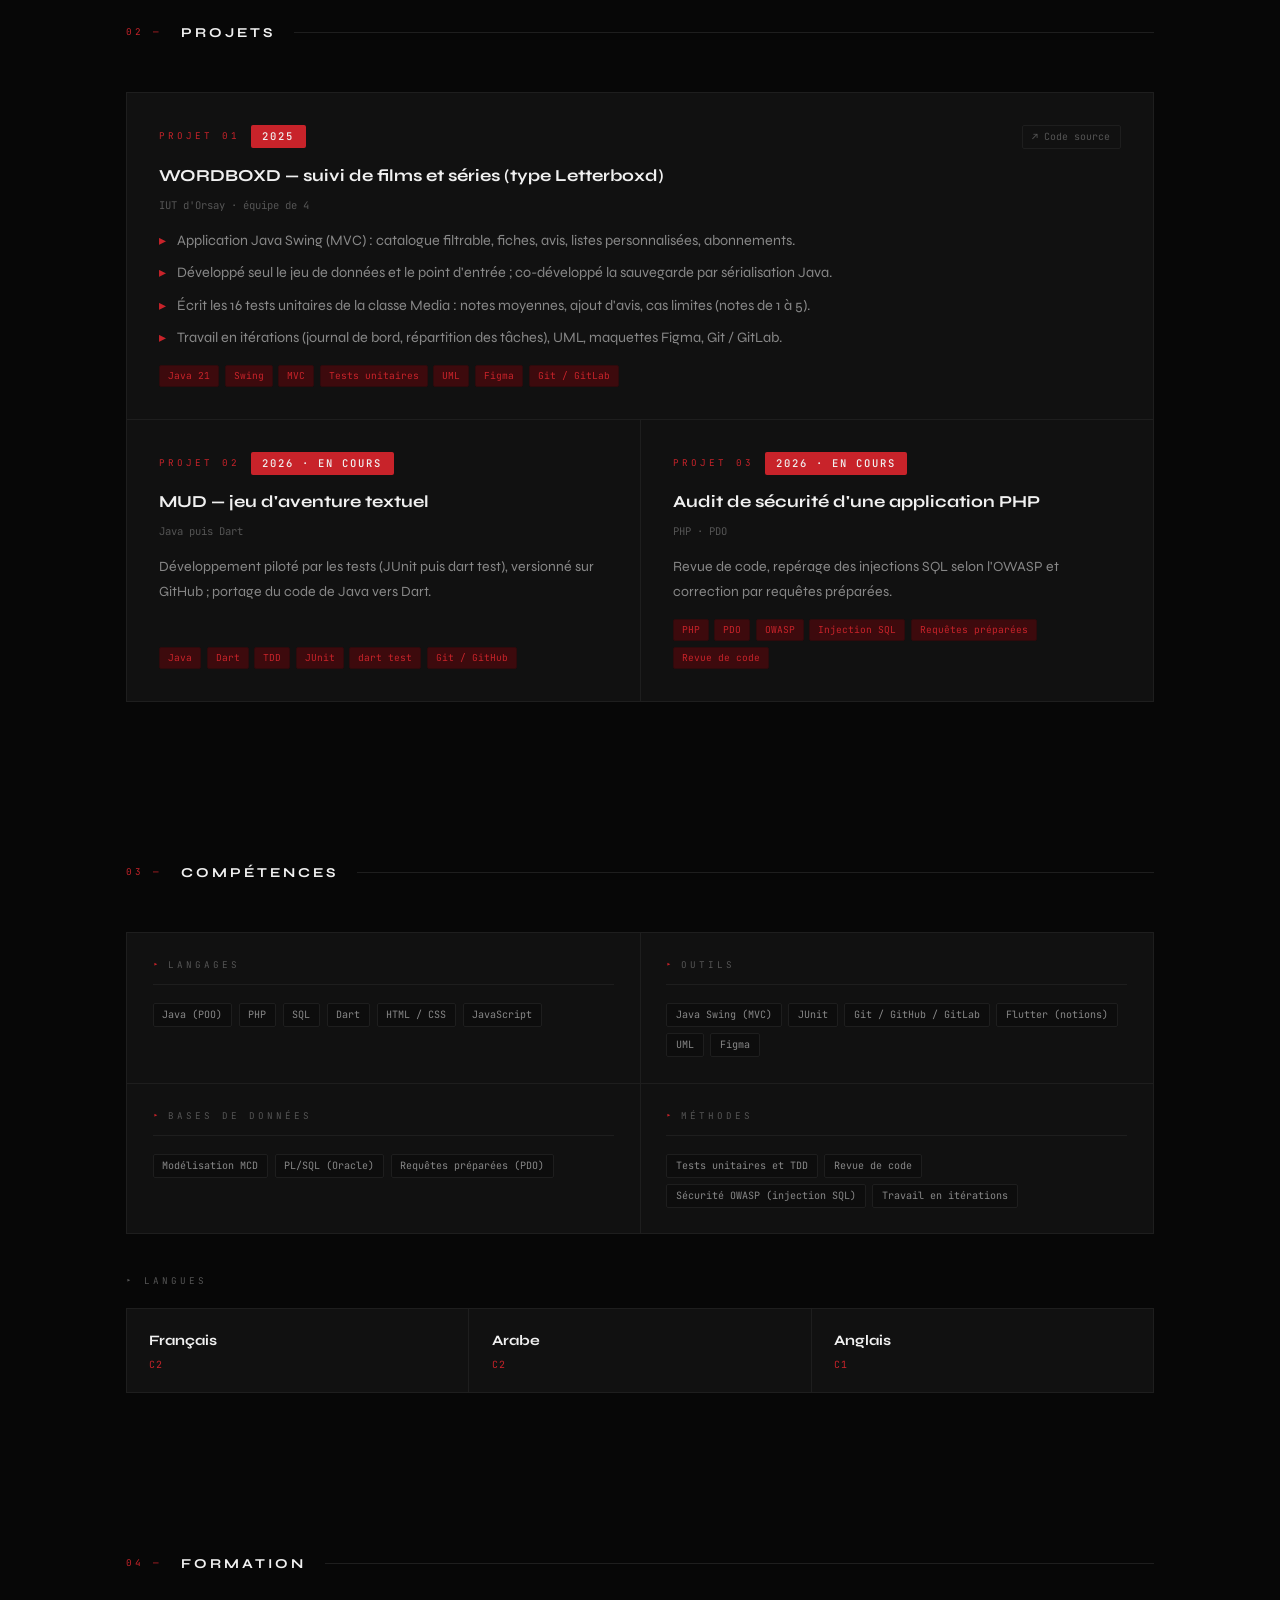
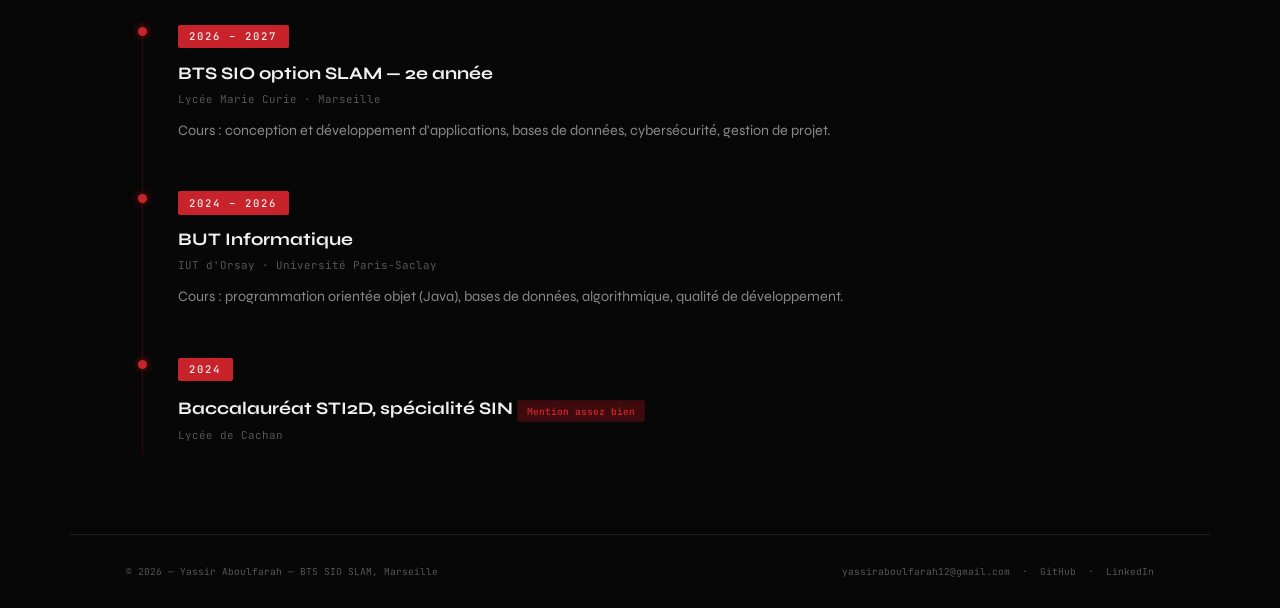
==== commit b84cd2e3: "Ver final" ====
--- a/index.html
+++ b/index.html
@@ -206,16 +206,15 @@
     <div class="langs-grid reveal">
       <div class="lang-item">
         <div class="lang-name">Français</div>
-        <div class="lang-level">Langue maternelle</div>
+        <div class="lang-level">C2</div>
       </div>
       <div class="lang-item">
         <div class="lang-name">Arabe</div>
-        <div class="lang-level">Langue maternelle</div>
+        <div class="lang-level">C2</div>
       </div>
       <div class="lang-item">
         <div class="lang-name">Anglais</div>
-        <div class="lang-level">B2</div>
-        <div class="lang-note">Lecture de documentation technique</div>
+        <div class="lang-level">C1</div>
       </div>
     </div>
   </div>
@@ -232,7 +231,7 @@
     <div class="timeline">
       <div class="tl-item reveal d1">
         <span class="date-tag">2026 – 2027</span>
-        <div class="tl-title">BTS SIO option SLAM — 2e année <span class="badge">Examen en juin 2027</span></div>
+        <div class="tl-title">BTS SIO option SLAM — 2e année </div>
         <div class="tl-lieu">Lycée Marie Curie · Marseille</div>
         <div class="tl-desc">Cours : conception et développement d'applications, bases de données, cybersécurité, gestion de projet.</div>
       </div>
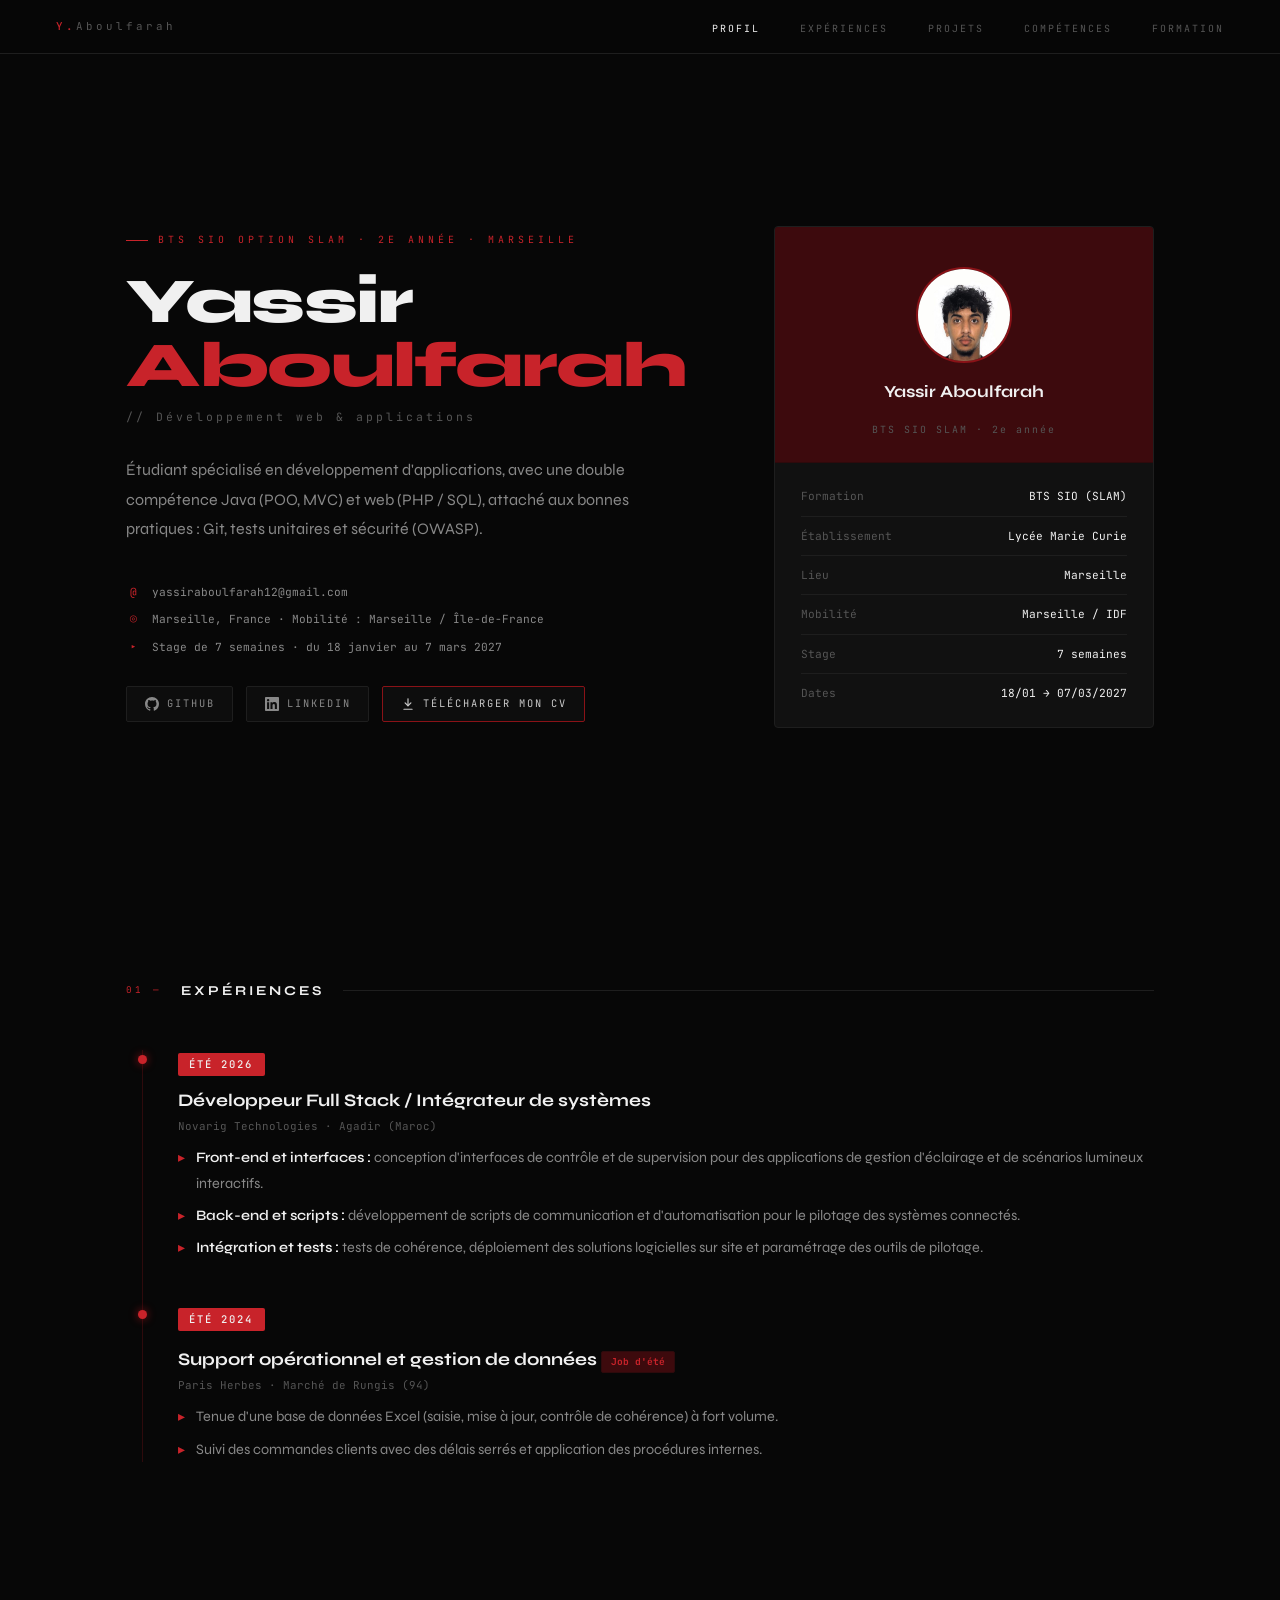
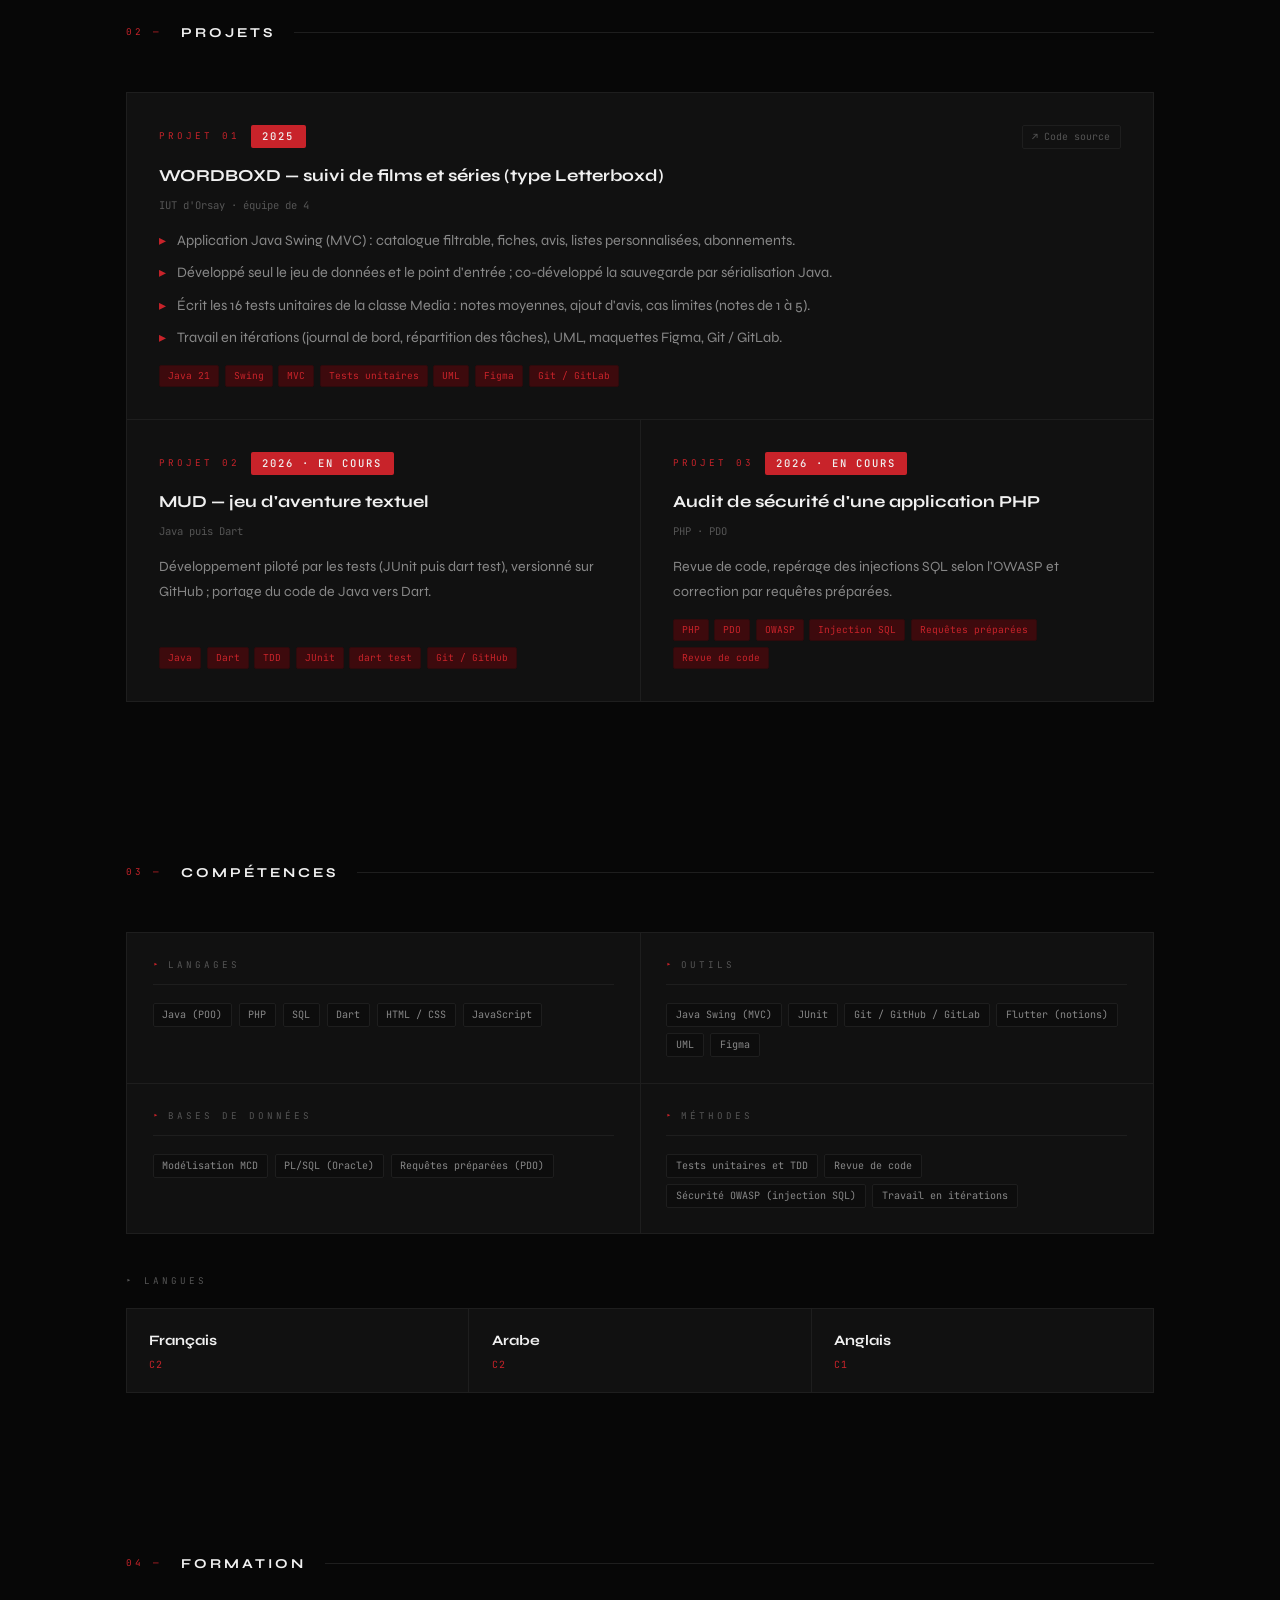
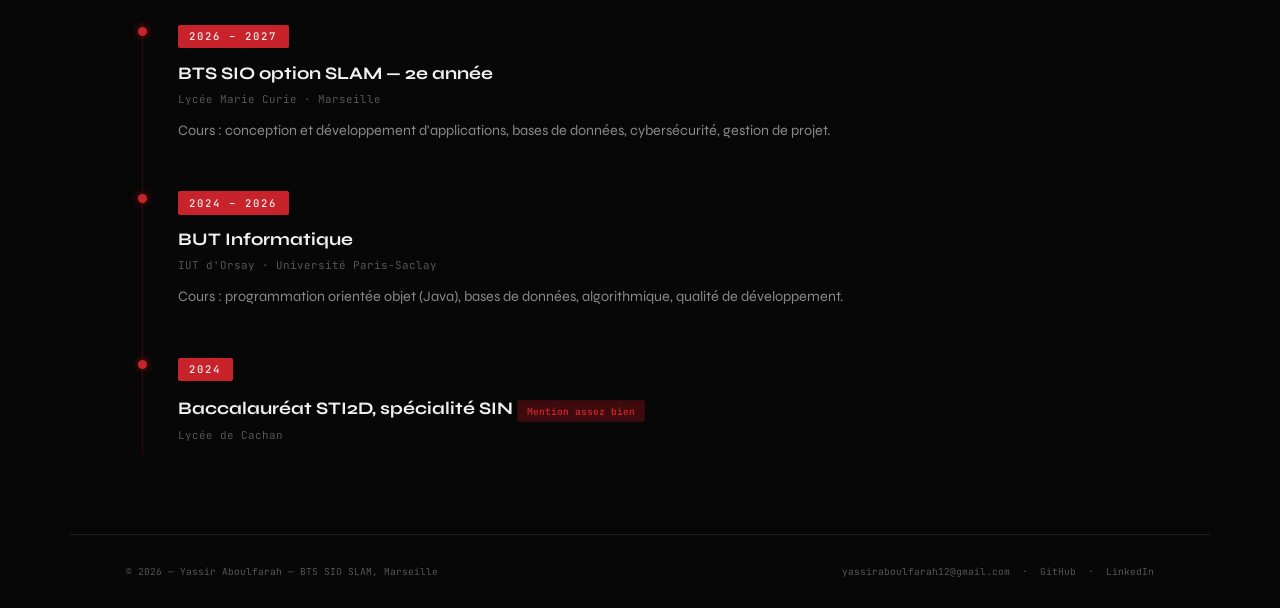
==== commit f3e53c4b: "Ajout du bouton Télécharger mon CV" ====
--- a/index.html
+++ b/index.html
@@ -46,6 +46,10 @@
           <svg width="14" height="14" viewBox="0 0 24 24" fill="currentColor"><path d="M20.45 20.45h-3.55v-5.57c0-1.33-.03-3.04-1.85-3.04-1.85 0-2.13 1.45-2.13 2.94v5.67H9.37V9h3.41v1.56h.05c.48-.9 1.64-1.85 3.37-1.85 3.6 0 4.27 2.37 4.27 5.45v6.29zM5.34 7.43a2.06 2.06 0 1 1 0-4.12 2.06 2.06 0 0 1 0 4.12zm1.78 13.02H3.56V9h3.56v11.45zM22.22 0H1.77C.79 0 0 .77 0 1.73v20.54C0 23.23.79 24 1.77 24h20.45c.98 0 1.78-.77 1.78-1.73V1.73C24 .77 23.2 0 22.22 0z"/></svg>
           LinkedIn
         </a>
+        <a href="CV_Yassir_Aboulfarah.pdf" download class="social-btn cv">
+          <svg width="14" height="14" viewBox="0 0 24 24" fill="none" stroke="currentColor" stroke-width="2" stroke-linecap="round" stroke-linejoin="round"><path d="M12 3v12"/><path d="m7 10 5 5 5-5"/><path d="M5 21h14"/></svg>
+          Télécharger mon CV
+        </a>
       </div>
     </div>
 
--- a/style.css
+++ b/style.css
@@ -221,3 +221,8 @@
   footer { flex-direction:column; align-items:flex-start; gap:.6rem; }
   .f-contact { text-align:left; }
 }
+
+/* BOUTON CV */
+.social-btns { flex-wrap:wrap; }
+.social-btn.cv { border-color:var(--red-dark); color:var(--text); }
+.social-btn.cv:hover { border-color:var(--red); color:var(--white); background:var(--red-dim); }
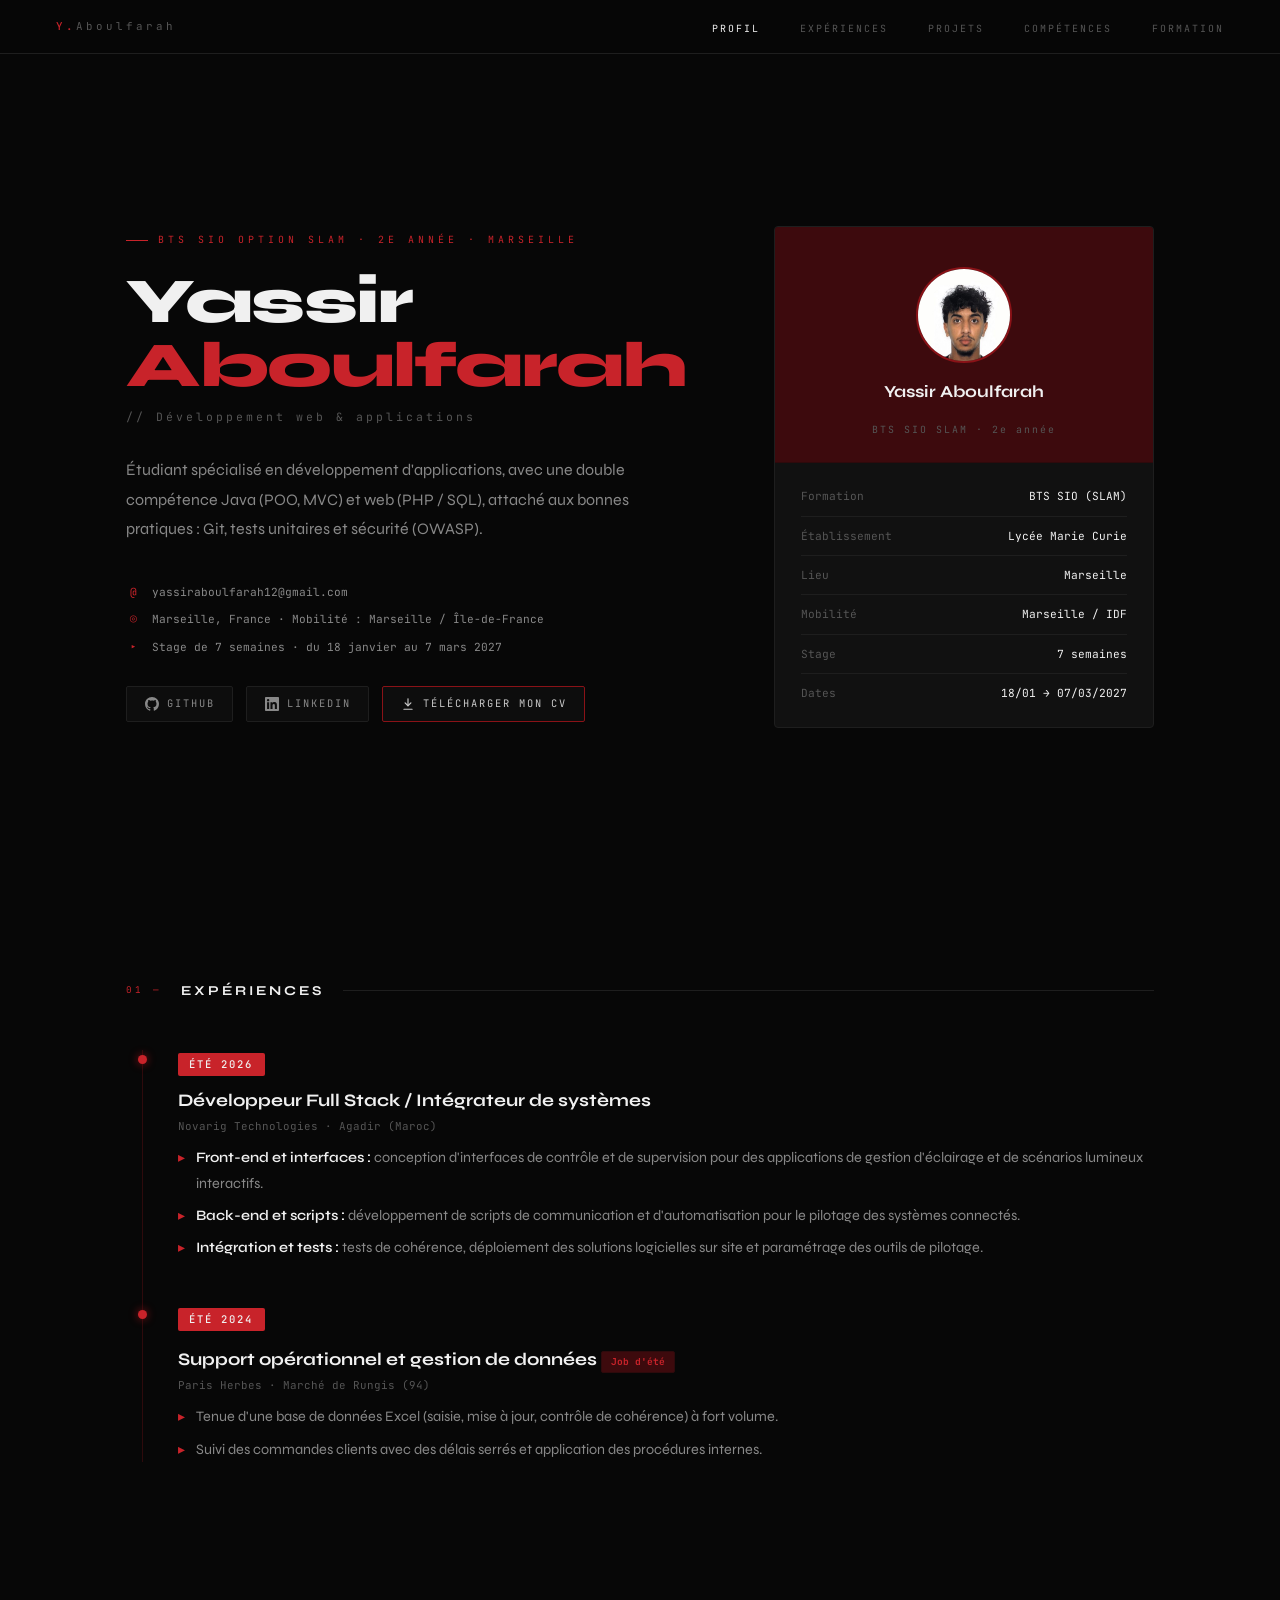
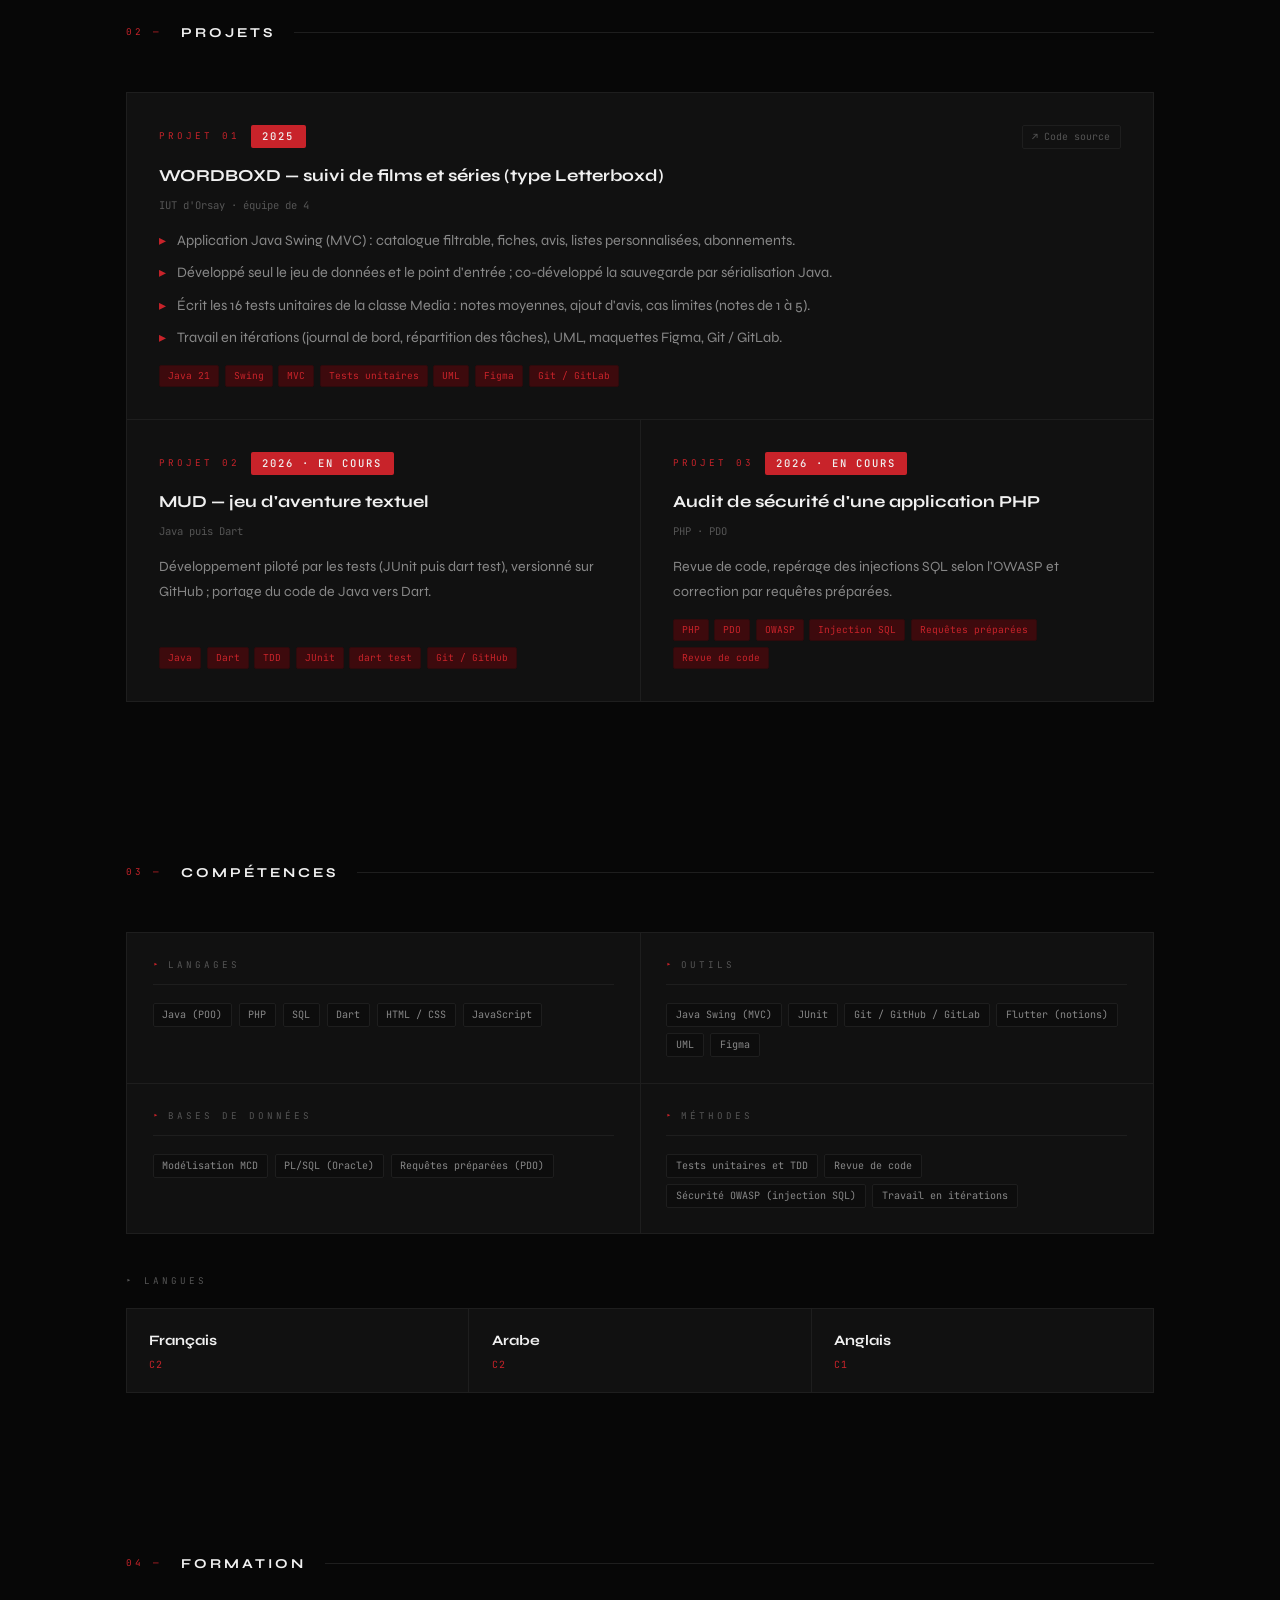
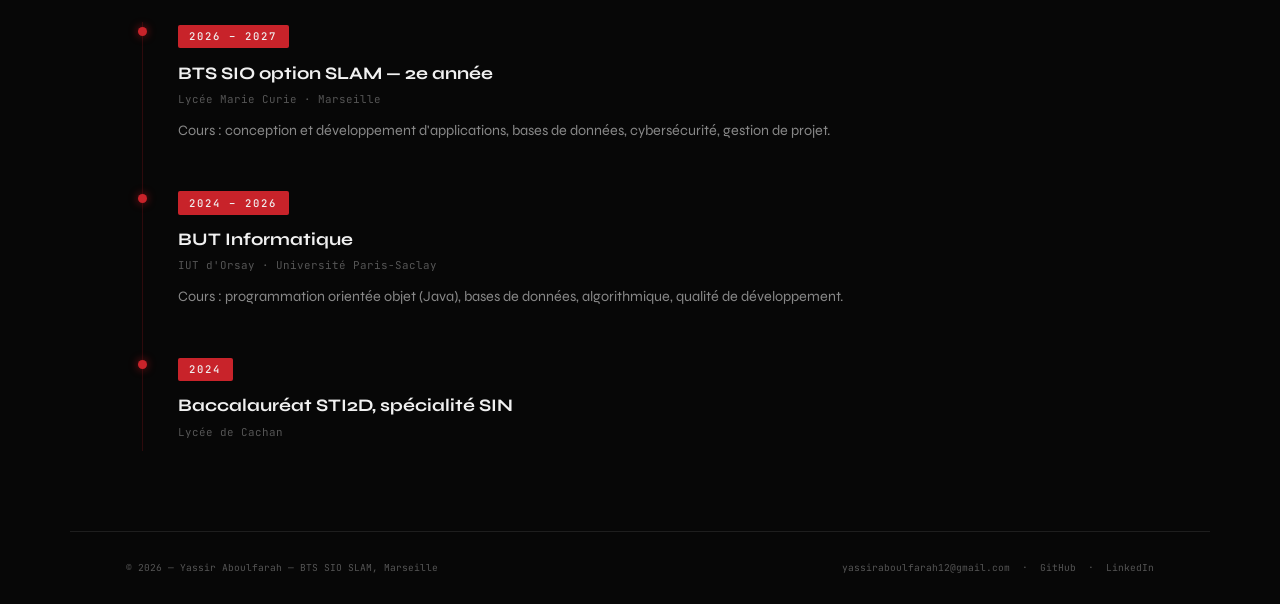
==== commit 1de177c7: "version finale" ====
--- a/index.html
+++ b/index.html
@@ -247,7 +247,7 @@
       </div>
       <div class="tl-item reveal d3">
         <span class="date-tag">2024</span>
-        <div class="tl-title">Baccalauréat STI2D, spécialité SIN <span class="badge">Mention assez bien</span></div>
+        <div class="tl-title">Baccalauréat STI2D, spécialité SIN </div>
         <div class="tl-lieu">Lycée de Cachan</div>
       </div>
     </div>
